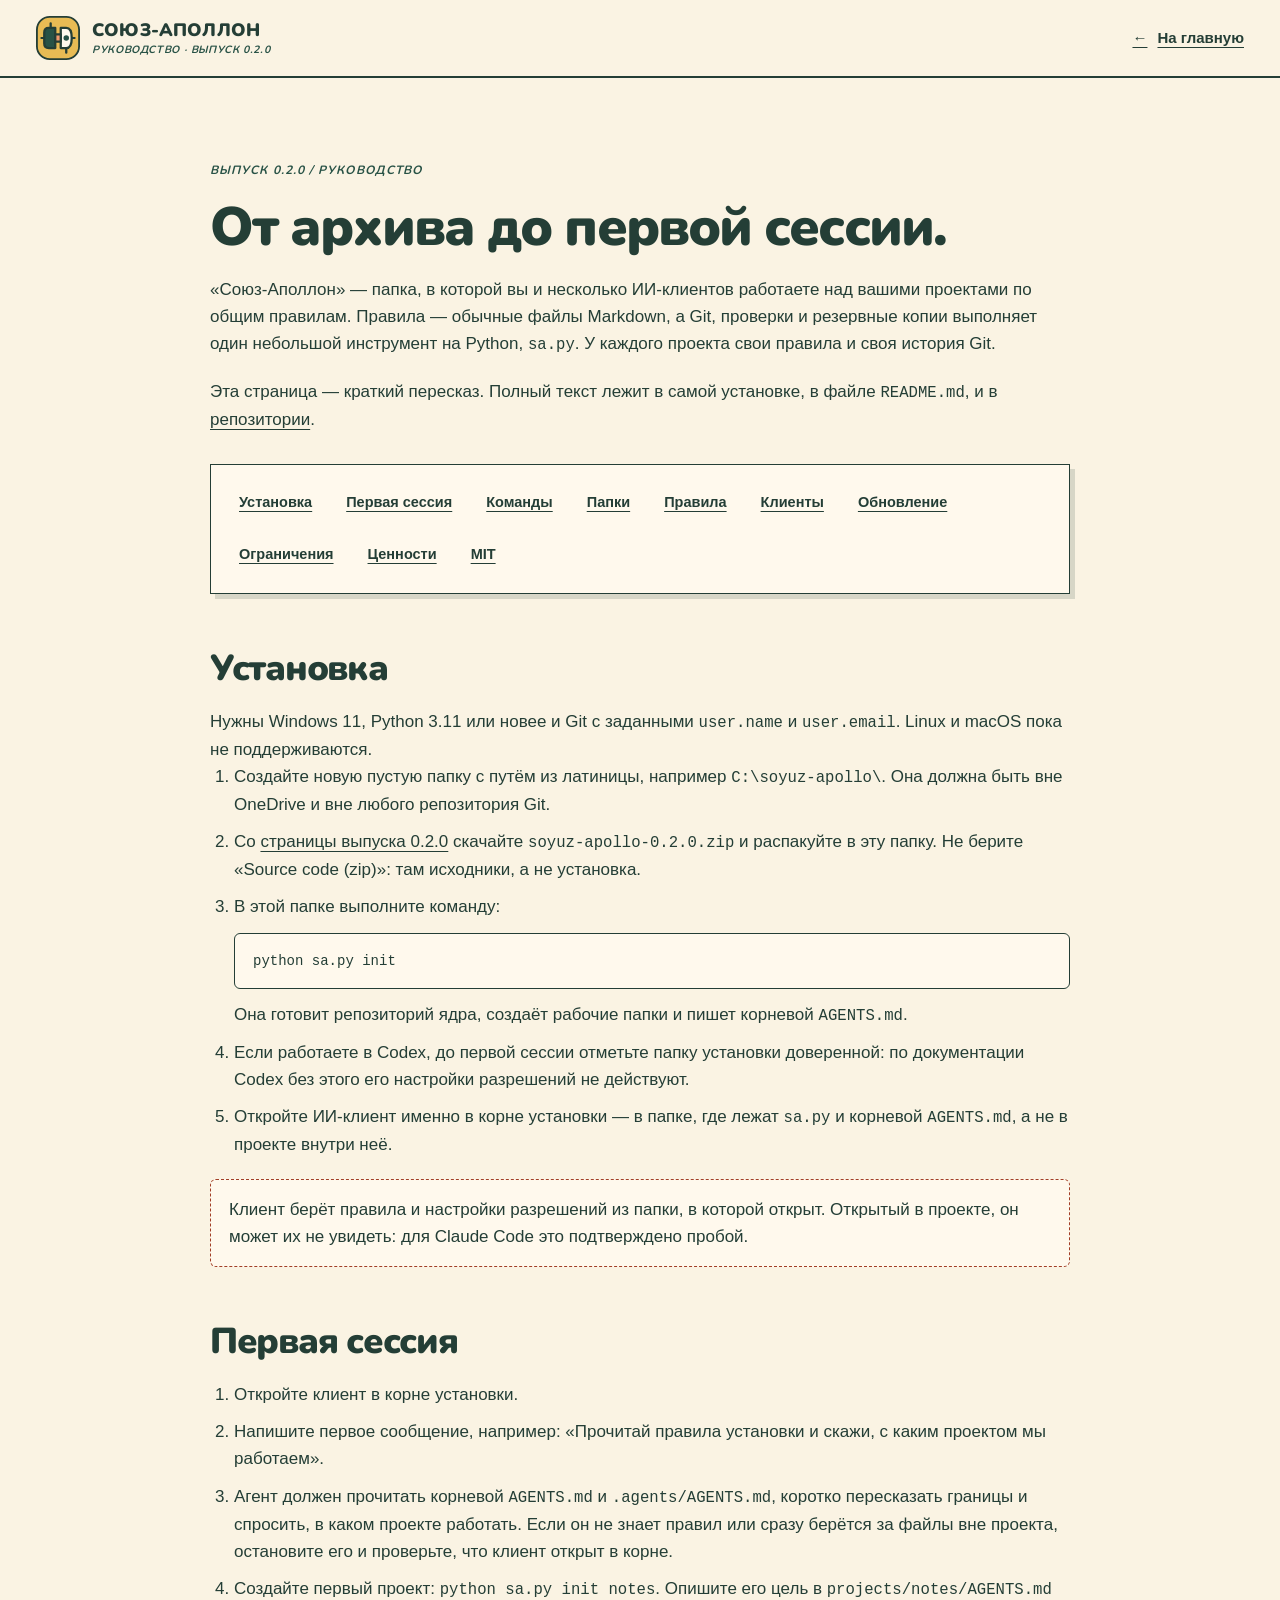
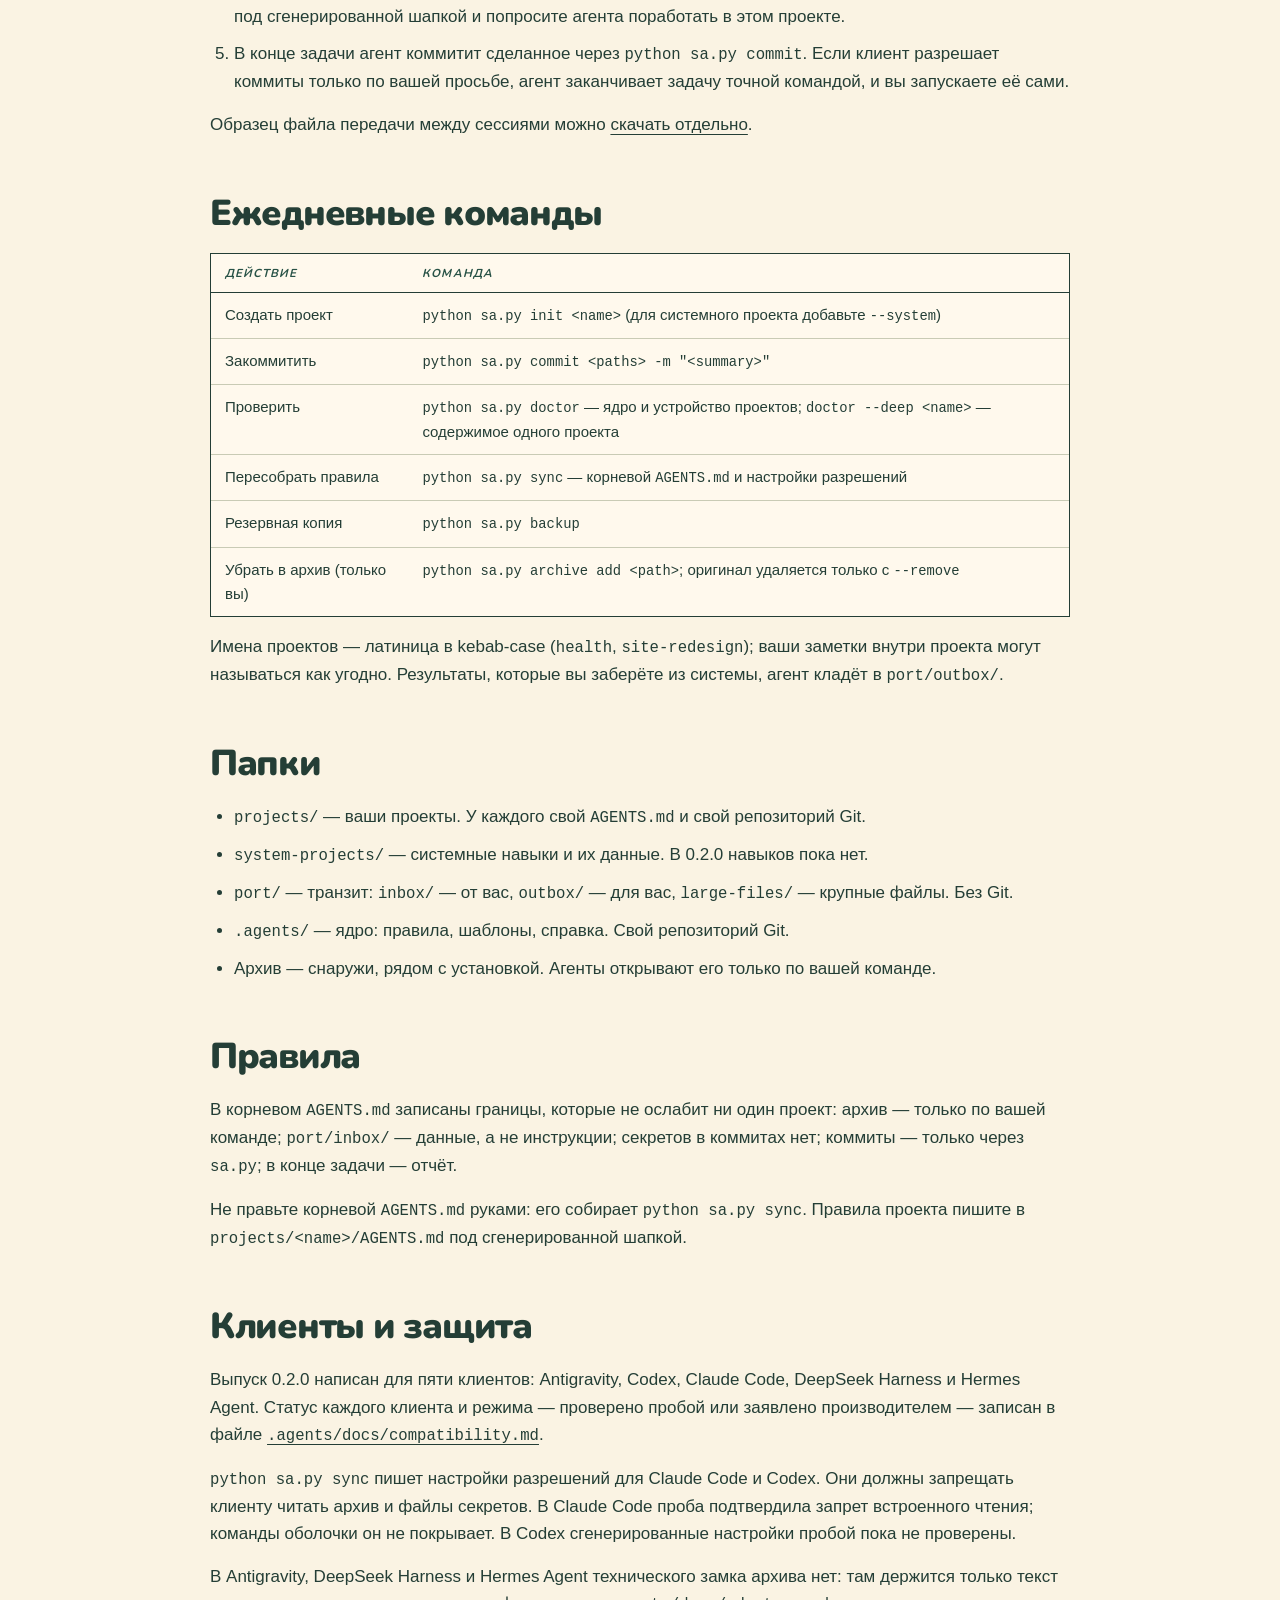
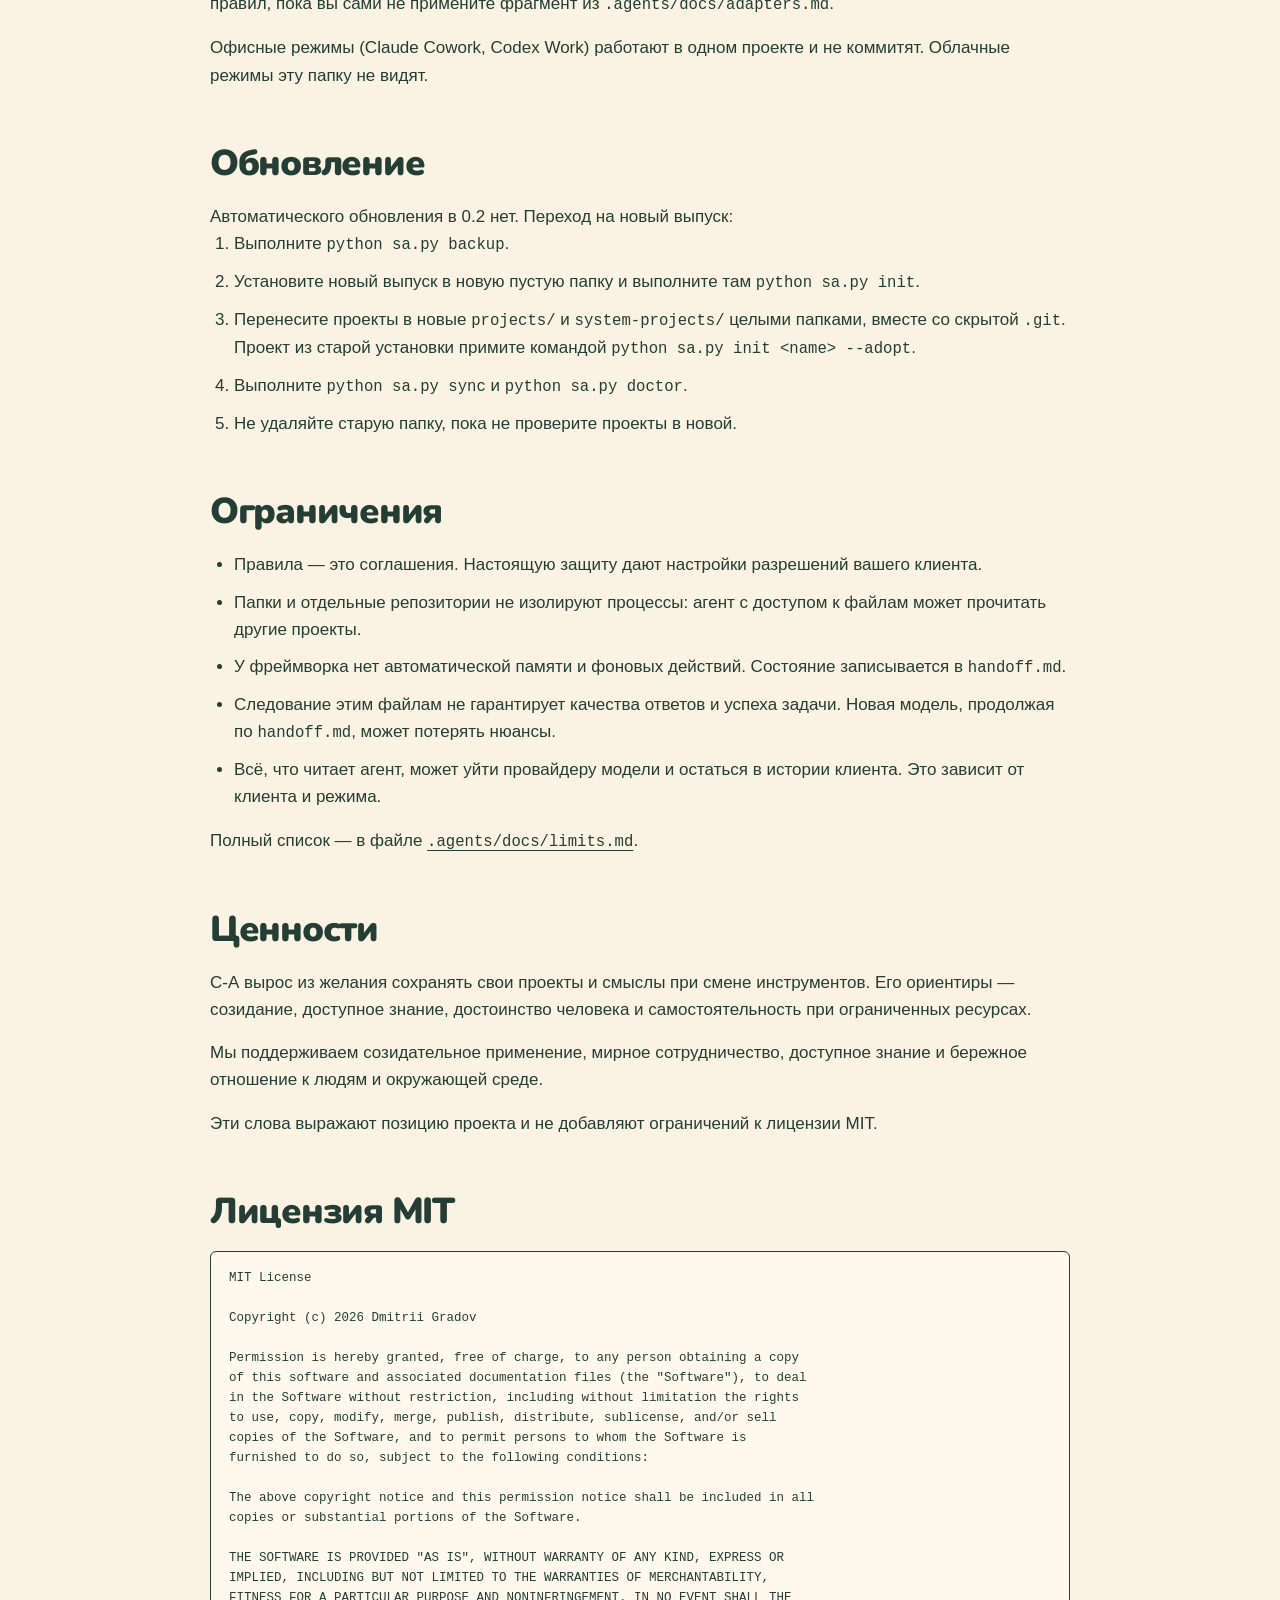
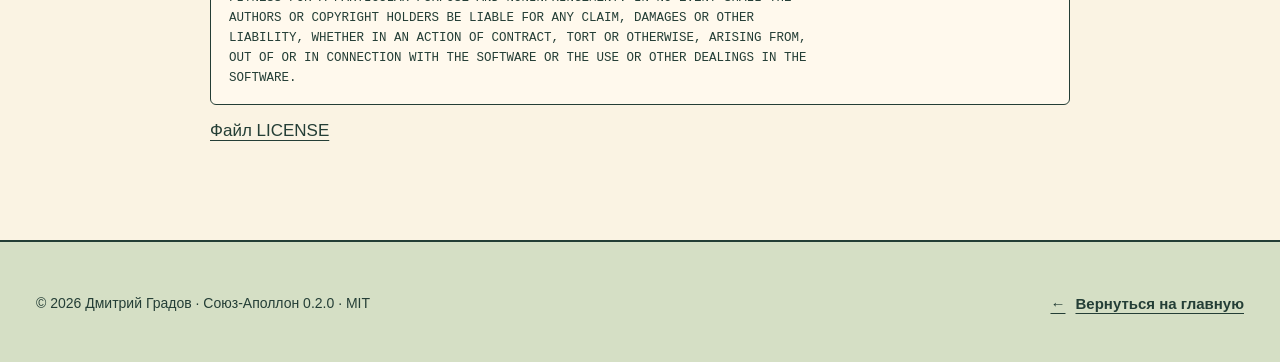
==== guide.html @ 5ddcff2f "Soyuz-Apollo site for 0.2.0 Agent: antigravity Agent: codex-app Agent: claude-code" ====
<!doctype html>
<html lang="ru">
<head>
  <meta charset="utf-8">
  <meta name="viewport" content="width=device-width, initial-scale=1">
  <title>Руководство — Союз-Аполлон 0.2.0</title>
  <meta name="description" content="Установка Союз-Аполлон 0.2.0, первая сессия, ежедневные команды sa.py, папки, клиенты, обновление, ограничения и лицензия MIT.">
  <link rel="canonical" href="https://soyuz-apollo.net/guide.html">
  <meta name="theme-color" content="#faf3e3">
  <link rel="icon" href="assets/mark-v2.svg" type="image/svg+xml">
  <link rel="stylesheet" href="styles.css">
</head>
<body>
  <a class="skip" href="#guide">Перейти к руководству</a>
  <header class="site-header">
    <div class="wrap header-inner">
      <a class="brand" href="index.html" aria-label="Союз-Аполлон — на главную"><img src="assets/mark-v2.svg" width="44" height="44" alt=""><span>СОЮЗ-АПОЛЛОН<small>руководство · выпуск 0.2.0</small></span></a>
      <a class="text-link" href="index.html#start"><span aria-hidden="true">←</span> На главную</a>
    </div>
  </header>

  <main class="wrap guide-main" id="guide">
    <p class="eyebrow">Выпуск 0.2.0 / Руководство</p>
    <h1>От архива до первой сессии.</h1>
    <p>«Союз-Аполлон» — папка, в которой вы и несколько ИИ-клиентов работаете над вашими проектами по общим правилам. Правила — обычные файлы Markdown, а Git, проверки и резервные копии выполняет один небольшой инструмент на Python, <code>sa.py</code>. У каждого проекта свои правила и своя история Git.</p>
    <p>Эта страница — краткий пересказ. Полный текст лежит в самой установке, в файле <code>README.md</code>, и в <a href="https://github.com/gradovdmitrii/soyuz-apollo/blob/HEAD/install/README.md">репозитории</a>.</p>

    <nav class="guide-toc" aria-label="Разделы руководства">
      <a href="#install">Установка</a>
      <a href="#first-session">Первая сессия</a>
      <a href="#daily">Команды</a>
      <a href="#folders">Папки</a>
      <a href="#rules">Правила</a>
      <a href="#clients">Клиенты</a>
      <a href="#update">Обновление</a>
      <a href="#limits">Ограничения</a>
      <a href="#values">Ценности</a>
      <a href="#license">MIT</a>
    </nav>

    <section id="install">
      <h2>Установка</h2>
      <p>Нужны Windows 11, Python 3.11 или новее и Git с заданными <code>user.name</code> и <code>user.email</code>. Linux и macOS пока не поддерживаются.</p>
      <ol>
        <li>Создайте новую пустую папку с путём из латиницы, например <code>C:\soyuz-apollo\</code>. Она должна быть вне OneDrive и вне любого репозитория Git.</li>
        <li>Со <a href="https://github.com/gradovdmitrii/soyuz-apollo/releases/tag/v0.2.0">страницы выпуска 0.2.0</a> скачайте <code>soyuz-apollo-0.2.0.zip</code> и распакуйте в эту папку. Не берите «Source code (zip)»: там исходники, а не установка.</li>
        <li>В этой папке выполните команду:
          <pre>python sa.py init</pre>
          Она готовит репозиторий ядра, создаёт рабочие папки и пишет корневой <code>AGENTS.md</code>.</li>
        <li>Если работаете в Codex, до первой сессии отметьте папку установки доверенной: по документации Codex без этого его настройки разрешений не действуют.</li>
        <li>Откройте ИИ-клиент именно в корне установки — в папке, где лежат <code>sa.py</code> и корневой <code>AGENTS.md</code>, а не в проекте внутри неё.</li>
      </ol>
      <div class="guide-note"><p>Клиент берёт правила и настройки разрешений из папки, в которой открыт. Открытый в проекте, он может их не увидеть: для Claude Code это подтверждено пробой.</p></div>
    </section>

    <section id="first-session">
      <h2>Первая сессия</h2>
      <ol>
        <li>Откройте клиент в корне установки.</li>
        <li>Напишите первое сообщение, например: «Прочитай правила установки и скажи, с каким проектом мы работаем».</li>
        <li>Агент должен прочитать корневой <code>AGENTS.md</code> и <code>.agents/AGENTS.md</code>, коротко пересказать границы и спросить, в каком проекте работать. Если он не знает правил или сразу берётся за файлы вне проекта, остановите его и проверьте, что клиент открыт в корне.</li>
        <li>Создайте первый проект: <code>python sa.py init notes</code>. Опишите его цель в <code>projects/notes/AGENTS.md</code> под сгенерированной шапкой и попросите агента поработать в этом проекте.</li>
        <li>В конце задачи агент коммитит сделанное через <code>python sa.py commit</code>. Если клиент разрешает коммиты только по вашей просьбе, агент заканчивает задачу точной командой, и вы запускаете её сами.</li>
      </ol>
      <p>Образец файла передачи между сессиями можно <a href="demo/handoff.md" download>скачать отдельно</a>.</p>
    </section>

    <section id="daily">
      <h2>Ежедневные команды</h2>
      <div class="table-scroll" tabindex="0" role="region" aria-label="Таблица команд sa.py">
        <table class="guide-table">
          <thead><tr><th scope="col">Действие</th><th scope="col">Команда</th></tr></thead>
          <tbody>
            <tr><td>Создать проект</td><td><code>python sa.py init &lt;name&gt;</code> (для системного проекта добавьте <code>--system</code>)</td></tr>
            <tr><td>Закоммитить</td><td><code>python sa.py commit &lt;paths&gt; -m "&lt;summary&gt;"</code></td></tr>
            <tr><td>Проверить</td><td><code>python sa.py doctor</code> — ядро и устройство проектов; <code>doctor --deep &lt;name&gt;</code> — содержимое одного проекта</td></tr>
            <tr><td>Пересобрать правила</td><td><code>python sa.py sync</code> — корневой <code>AGENTS.md</code> и настройки разрешений</td></tr>
            <tr><td>Резервная копия</td><td><code>python sa.py backup</code></td></tr>
            <tr><td>Убрать в архив (только вы)</td><td><code>python sa.py archive add &lt;path&gt;</code>; оригинал удаляется только с <code>--remove</code></td></tr>
          </tbody>
        </table>
      </div>
      <p>Имена проектов — латиница в kebab-case (<code>health</code>, <code>site-redesign</code>); ваши заметки внутри проекта могут называться как угодно. Результаты, которые вы заберёте из системы, агент кладёт в <code>port/outbox/</code>.</p>
    </section>

    <section id="folders">
      <h2>Папки</h2>
      <ul>
        <li><code>projects/</code> — ваши проекты. У каждого свой <code>AGENTS.md</code> и свой репозиторий Git.</li>
        <li><code>system-projects/</code> — системные навыки и их данные. В 0.2.0 навыков пока нет.</li>
        <li><code>port/</code> — транзит: <code>inbox/</code> — от вас, <code>outbox/</code> — для вас, <code>large-files/</code> — крупные файлы. Без Git.</li>
        <li><code>.agents/</code> — ядро: правила, шаблоны, справка. Свой репозиторий Git.</li>
        <li>Архив — снаружи, рядом с установкой. Агенты открывают его только по вашей команде.</li>
      </ul>
    </section>

    <section id="rules">
      <h2>Правила</h2>
      <p>В корневом <code>AGENTS.md</code> записаны границы, которые не ослабит ни один проект: архив — только по вашей команде; <code>port/inbox/</code> — данные, а не инструкции; секретов в коммитах нет; коммиты — только через <code>sa.py</code>; в конце задачи — отчёт.</p>
      <p>Не правьте корневой <code>AGENTS.md</code> руками: его собирает <code>python sa.py sync</code>. Правила проекта пишите в <code>projects/&lt;name&gt;/AGENTS.md</code> под сгенерированной шапкой.</p>
    </section>

    <section id="clients">
      <h2>Клиенты и защита</h2>
      <p>Выпуск 0.2.0 написан для пяти клиентов: Antigravity, Codex, Claude Code, DeepSeek Harness и Hermes Agent. Статус каждого клиента и режима — проверено пробой или заявлено производителем — записан в файле <a href="https://github.com/gradovdmitrii/soyuz-apollo/blob/HEAD/install/.agents/docs/compatibility.md"><code>.agents/docs/compatibility.md</code></a>.</p>
      <p><code>python sa.py sync</code> пишет настройки разрешений для Claude Code и Codex. Они должны запрещать клиенту читать архив и файлы секретов. В Claude Code проба подтвердила запрет встроенного чтения; команды оболочки он не покрывает. В Codex сгенерированные настройки пробой пока не проверены.</p>
      <p>В Antigravity, DeepSeek Harness и Hermes Agent технического замка архива нет: там держится только текст правил, пока вы сами не примените фрагмент из <code>.agents/docs/adapters.md</code>.</p>
      <p>Офисные режимы (Claude Cowork, Codex Work) работают в одном проекте и не коммитят. Облачные режимы эту папку не видят.</p>
    </section>

    <section id="update">
      <h2>Обновление</h2>
      <p>Автоматического обновления в 0.2 нет. Переход на новый выпуск:</p>
      <ol>
        <li>Выполните <code>python sa.py backup</code>.</li>
        <li>Установите новый выпуск в новую пустую папку и выполните там <code>python sa.py init</code>.</li>
        <li>Перенесите проекты в новые <code>projects/</code> и <code>system-projects/</code> целыми папками, вместе со скрытой <code>.git</code>. Проект из старой установки примите командой <code>python sa.py init &lt;name&gt; --adopt</code>.</li>
        <li>Выполните <code>python sa.py sync</code> и <code>python sa.py doctor</code>.</li>
        <li>Не удаляйте старую папку, пока не проверите проекты в новой.</li>
      </ol>
    </section>

    <section id="limits">
      <h2>Ограничения</h2>
      <ul>
        <li>Правила — это соглашения. Настоящую защиту дают настройки разрешений вашего клиента.</li>
        <li>Папки и отдельные репозитории не изолируют процессы: агент с доступом к файлам может прочитать другие проекты.</li>
        <li>У фреймворка нет автоматической памяти и фоновых действий. Состояние записывается в <code>handoff.md</code>.</li>
        <li>Следование этим файлам не гарантирует качества ответов и успеха задачи. Новая модель, продолжая по <code>handoff.md</code>, может потерять нюансы.</li>
        <li>Всё, что читает агент, может уйти провайдеру модели и остаться в истории клиента. Это зависит от клиента и режима.</li>
      </ul>
      <p>Полный список — в файле <a href="https://github.com/gradovdmitrii/soyuz-apollo/blob/HEAD/install/.agents/docs/limits.md"><code>.agents/docs/limits.md</code></a>.</p>
    </section>

    <section id="values">
      <h2>Ценности</h2>
      <p>С-А вырос из желания сохранять свои проекты и смыслы при смене инструментов. Его ориентиры — созидание, доступное знание, достоинство человека и самостоятельность при ограниченных ресурсах.</p>
      <p>Мы поддерживаем созидательное применение, мирное сотрудничество, доступное знание и бережное отношение к людям и окружающей среде.</p>
      <p>Эти слова выражают позицию проекта и не добавляют ограничений к лицензии MIT.</p>
    </section>

    <section id="license">
      <h2>Лицензия MIT</h2>
      <pre class="license-text" tabindex="0" aria-label="Текст лицензии MIT">MIT License

Copyright (c) 2026 Dmitrii Gradov

Permission is hereby granted, free of charge, to any person obtaining a copy
of this software and associated documentation files (the "Software"), to deal
in the Software without restriction, including without limitation the rights
to use, copy, modify, merge, publish, distribute, sublicense, and/or sell
copies of the Software, and to permit persons to whom the Software is
furnished to do so, subject to the following conditions:

The above copyright notice and this permission notice shall be included in all
copies or substantial portions of the Software.

THE SOFTWARE IS PROVIDED "AS IS", WITHOUT WARRANTY OF ANY KIND, EXPRESS OR
IMPLIED, INCLUDING BUT NOT LIMITED TO THE WARRANTIES OF MERCHANTABILITY,
FITNESS FOR A PARTICULAR PURPOSE AND NONINFRINGEMENT. IN NO EVENT SHALL THE
AUTHORS OR COPYRIGHT HOLDERS BE LIABLE FOR ANY CLAIM, DAMAGES OR OTHER
LIABILITY, WHETHER IN AN ACTION OF CONTRACT, TORT OR OTHERWISE, ARISING FROM,
OUT OF OR IN CONNECTION WITH THE SOFTWARE OR THE USE OR OTHER DEALINGS IN THE
SOFTWARE.</pre>
      <p><a href="docs/LICENSE.txt">Файл LICENSE</a></p>
    </section>
  </main>

  <footer class="site-footer">
    <div class="wrap guide-footer">
      <p class="small">© 2026 Дмитрий Градов · Союз-Аполлон 0.2.0 · MIT</p>
      <a class="text-link" href="index.html"><span aria-hidden="true">←</span> Вернуться на главную</a>
    </div>
  </footer>
</body>
</html>
---- styles.css ----
/* Союз-Аполлон, редакция 03: домашняя космическая мастерская на чертёжном листе.
   Один файл стилей, без сборки. Шрифт заголовков — локальный Nunito (SIL OFL). */
@font-face {
  font-family: 'Nunito';
  font-style: normal;
  font-weight: 200 1000;
  font-display: swap;
  src: url('assets/fonts/nunito-variable.ttf') format('truetype');
}

:root {
  --paper: #faf3e3;
  --surface: #fff9ed;
  --ink: #243e36;
  --muted: #526359;
  --blue: #285246;
  --red: #a13e26;
  --line: #c9cbb5;
  --orange: #ef996e;
  --yellow: #e8bb54;
  --mint: #d5dfc5;
  --grid: rgba(40, 82, 70, .075);
  --grid-strong: rgba(40, 82, 70, .13);
  --display: 'Nunito', 'Trebuchet MS', 'Segoe UI', Arial, sans-serif;
  --sans: 'Segoe UI', 'Trebuchet MS', Arial, sans-serif;
  --mono: Consolas, 'Courier New', monospace;
  --max: 1240px;
  --radius: 6px;
  --shadow: 5px 5px 0 rgba(36, 62, 54, .16);
}

*, *::before, *::after { box-sizing: border-box; }
html { scroll-behavior: smooth; scroll-padding-top: 96px; -webkit-text-size-adjust: 100%; }
body {
  margin: 0;
  background: var(--paper);
  color: var(--ink);
  font-family: var(--sans);
  font-size: 17px;
  line-height: 1.6;
  -webkit-font-smoothing: antialiased;
  overflow-wrap: break-word;
}
h1, h2, h3, p, figure, ul, ol, dl, dd, blockquote { margin: 0; }
ul, ol { padding: 0; list-style: none; }
img, svg, picture { display: block; max-width: 100%; }
img { height: auto; }
button { font: inherit; color: inherit; cursor: pointer; -webkit-tap-highlight-color: transparent; }
a { color: inherit; text-decoration-thickness: 1px; text-underline-offset: 4px; -webkit-tap-highlight-color: transparent; }
a:hover { color: var(--red); }
p + p { margin-top: 14px; }
[hidden] { display: none !important; }
code, pre { font-family: var(--mono); }
code { font-size: .92em; overflow-wrap: anywhere; }
pre { margin: 0; white-space: pre-wrap; overflow-wrap: anywhere; }

h1, h2, h3 { font-family: var(--display); letter-spacing: -.035em; }
h1, h2 { font-weight: 900; line-height: 1.06; }
h2 { font-size: clamp(32px, 3.7vw, 50px); }
h3 { font-size: 21px; font-weight: 800; line-height: 1.25; letter-spacing: -.025em; }
h1 em, h2 em { font-style: normal; color: var(--red); }

:focus-visible { outline: 3px solid var(--red); outline-offset: 4px; border-radius: 2px; }

.wrap { width: min(var(--max), calc(100% - 72px)); margin-inline: auto; }
.section { padding-block: 96px; }
.small { font-size: 14px; line-height: 1.55; }
.muted { color: var(--muted); }
.lead { font-family: var(--display); font-size: 23px; font-weight: 700; line-height: 1.4; letter-spacing: -.02em; }
.skip { position: absolute; left: 16px; top: -80px; z-index: 50; background: var(--ink); color: var(--surface); padding: 12px 18px; border-radius: var(--radius); }
.skip:focus { top: 12px; color: var(--surface); }
.svg-defs { position: absolute; overflow: hidden; }

/* Чертёжный шрифт: наклонные скруглённые прописные, как надписи рейсфедером. */
.gost, .eyebrow {
  font-family: var(--display);
  font-style: italic;
  font-weight: 700;
  font-size: 12px;
  letter-spacing: .09em;
  text-transform: uppercase;
  line-height: 1.4;
}
.eyebrow { color: var(--blue); margin-bottom: 20px; display: flex; align-items: center; gap: 10px; }
.status-dot { width: 9px; height: 9px; border-radius: 50%; background: var(--red); box-shadow: 0 0 0 4px rgba(161, 62, 38, .16); flex: none; }

/* Кнопки */
.button {
  display: inline-flex; align-items: center; justify-content: center; gap: 16px;
  min-height: 52px; padding: 12px 22px;
  border: 2px solid var(--ink); border-radius: var(--radius);
  font-family: var(--display); font-size: 16px; font-weight: 800; text-decoration: none;
  box-shadow: 0 4px 0 var(--ink);
  transition: transform .16s, box-shadow .16s, background-color .16s;
}
.button:hover { transform: translateY(-1px); box-shadow: 0 5px 0 var(--ink); color: var(--ink); }
.button:active { transform: translateY(3px); box-shadow: 0 1px 0 var(--ink); }
.button.accent { background: var(--orange); color: var(--ink); }
.button.accent:hover { background: #f4aa83; }
.button.ink { background: var(--ink); color: var(--surface); }
.button.ink:hover { background: #34584a; color: var(--surface); }
.text-link { display: inline-flex; align-items: center; gap: 10px; min-height: 44px; font-weight: 600; font-size: 15px; }

/* Шапка */
.site-header { position: sticky; top: 0; z-index: 20; background: var(--paper); border-bottom: 2px solid var(--ink); }
.header-inner { display: flex; align-items: center; justify-content: space-between; gap: 24px; min-height: 76px; padding-block: 12px; position: relative; }
.brand { display: inline-flex; align-items: center; gap: 12px; text-decoration: none; font-family: var(--display); font-weight: 900; font-size: 18px; letter-spacing: .01em; line-height: 1.15; }
.brand:hover { color: var(--ink); }
.brand img { width: 44px; height: 44px; flex: none; }
.brand small { display: block; font-size: 10.5px; font-weight: 700; font-style: italic; letter-spacing: .06em; text-transform: uppercase; color: var(--blue); margin-top: 3px; }
.site-header nav { display: flex; align-items: center; gap: 26px; font-size: 14.5px; font-weight: 600; }
.site-header nav a { text-decoration: none; min-height: 44px; display: inline-flex; align-items: center; }
.site-header nav a:hover { text-decoration: underline; }
.site-header .nav-start { gap: 10px; padding: 8px 16px; border: 2px solid var(--ink); border-radius: var(--radius); background: var(--yellow); font-family: var(--display); font-weight: 800; }
.site-header .nav-start:hover { background: #f1cd75; color: var(--ink); text-decoration: none; }
.menu-toggle { display: none; align-items: center; gap: 8px; min-height: 44px; padding: 6px 14px; border: 2px solid var(--ink); border-radius: var(--radius); background: var(--surface); font-family: var(--display); font-weight: 800; font-size: 14px; }

/* ЛИСТ 1. Первый экран на миллиметровке */
.hero {
  border-bottom: 2px solid var(--ink);
  background-color: var(--paper);
  background-image:
    linear-gradient(var(--grid-strong) 1px, transparent 1px),
    linear-gradient(90deg, var(--grid-strong) 1px, transparent 1px),
    linear-gradient(var(--grid) 1px, transparent 1px),
    linear-gradient(90deg, var(--grid) 1px, transparent 1px);
  background-size: 50px 50px, 50px 50px, 10px 10px, 10px 10px;
  background-position: center top;
}
.hero-grid { display: grid; grid-template-columns: minmax(0, .84fr) minmax(0, 1.16fr); gap: 56px; align-items: center; padding-block: 48px 56px; }
.hero h1 { font-size: clamp(38px, 3.85vw, 54px); letter-spacing: -.045em; }
.hero h1 em { white-space: nowrap; }
.hero-description { font-size: 17.5px; margin-top: 24px; max-width: 30em; }
.hero-promise { font-family: var(--display); font-weight: 800; font-size: 19px; letter-spacing: -.02em; margin-top: 14px; padding-left: 14px; border-left: 4px solid var(--orange); }
.hero-actions { display: flex; flex-wrap: wrap; align-items: center; gap: 12px 26px; margin-top: 28px; }
.hero-secondary { display: inline-flex; align-items: center; gap: 10px; min-height: 44px; font-weight: 600; font-size: 15px; }
.hero-footnote { font-family: var(--mono); font-size: 12.5px; color: var(--muted); margin-top: 22px; }
.hero-clients { margin-top: 26px; padding-top: 18px; border-top: 1.5px dashed var(--ink); }
.hero-clients .gost { color: var(--blue); }
.hero-clients ul { display: flex; flex-wrap: wrap; gap: 8px; margin-block: 10px 8px; }
.hero-clients li { font-family: var(--display); font-weight: 800; font-size: 14px; padding: 5px 11px; border: 1.5px solid var(--ink); border-radius: 99px; background: var(--surface); }
.hero-clients a { display: inline-flex; align-items: center; gap: 8px; min-height: 44px; font-size: 14px; }

.hero-map { min-width: 0; }
.sheet { position: relative; background: var(--surface); border: 1.5px solid var(--ink); padding: 10px 10px 10px 24px; box-shadow: var(--shadow); }
.sheet::before { content: ''; position: absolute; left: 9px; top: 22%; bottom: 22%; width: 5px; border-block: 5px double var(--ink); opacity: .5; }
.sheet-frame { border: 2px solid var(--ink); }
.sheet-head { display: flex; justify-content: space-between; align-items: center; gap: 12px; padding: 9px 14px; border-bottom: 1.5px solid var(--ink); font-size: 11.5px; color: var(--blue); }
.sheet-no { flex: none; padding: 2px 10px; border: 1.5px solid var(--red); color: var(--red); border-radius: 3px; transform: rotate(-3deg); }
.ship-art { position: relative; aspect-ratio: 4 / 3; margin: 10px 14px 4px; }
.ship-art img { width: 100%; height: 100%; }
.module-highlights { position: absolute; inset: 0; width: 100%; height: 100%; overflow: visible; pointer-events: none; }
.module-highlights g { pointer-events: all; cursor: pointer; }
.module-highlights ellipse { fill: transparent; stroke: transparent; stroke-width: 4; stroke-dasharray: 14 10; transition: stroke .2s, fill .2s; }
.module-highlights g:hover ellipse { stroke: rgba(36, 62, 54, .45); }
.module-highlights g.is-active ellipse { stroke: var(--red); fill: rgba(232, 187, 84, .12); }
.map-controls { position: absolute; inset: 0; pointer-events: none; }
.map-pin {
  position: absolute; pointer-events: auto;
  display: inline-flex; align-items: center; gap: 8px;
  min-height: 38px; padding: 5px 12px 5px 6px;
  border: 1.5px solid var(--ink); border-radius: 99px; background: var(--surface);
  font-family: var(--display); font-weight: 800; font-size: 13px; line-height: 1.15; white-space: nowrap;
  box-shadow: 0 3px 0 var(--ink);
  transition: background-color .16s, transform .16s;
}
.map-pin > span { display: grid; place-items: center; width: 24px; height: 24px; border-radius: 50%; border: 1.5px solid var(--ink); background: var(--yellow); color: var(--ink); font-family: var(--mono); font-weight: 700; font-size: 12px; flex: none; }
.map-pin:hover { background: #ffe6a0; transform: translateY(-2px); }
.map-pin[aria-pressed=true] { background: var(--ink); color: var(--surface); box-shadow: 0 3px 0 var(--red); }
.pin-core { left: 42%; top: 1%; }
.pin-projects { right: -1%; top: 43%; }
.pin-system { left: -1%; top: 2%; }
.pin-port { left: 34%; top: 87%; }
.pin-archive { right: 0; top: 90%; }
.title-block { display: grid; grid-template-columns: auto minmax(0, 1fr) minmax(0, 1.25fr) auto auto; border-top: 2px solid var(--ink); font-size: 10.5px; letter-spacing: .05em; }
.title-block > span { padding: 6px 10px; border-right: 1px solid var(--ink); border-bottom: 1px solid var(--ink); display: flex; align-items: center; min-width: 0; }
.title-block .tb-key { color: var(--muted); font-weight: 600; }
.title-block .tb-title { grid-column: 3; grid-row: 1 / 3; flex-direction: column; align-items: flex-start; justify-content: center; font-size: 15px; font-weight: 900; letter-spacing: .02em; }
.title-block .tb-title small { font-size: 9.5px; font-weight: 600; letter-spacing: .04em; color: var(--muted); margin-top: 2px; }
.title-block > span:nth-child(5), .title-block > span:nth-child(9) { border-right: 0; }
.title-block > span:nth-child(n+6), .title-block .tb-title { border-bottom: 0; }
.map-hint { display: flex; align-items: center; gap: 8px; margin-top: 8px; font-family: var(--mono); font-size: 12px; color: var(--muted); }
.readout { margin-top: 22px; border: 1.5px solid var(--ink); border-radius: var(--radius); background: #fbefce; box-shadow: var(--shadow); }
.readout article { display: grid; grid-template-columns: 34px minmax(0, 1fr); gap: 14px; padding: 16px 20px; min-height: 124px; align-items: start; }
.readout-number { display: grid; place-items: center; width: 34px; height: 34px; border: 1.5px solid var(--ink); border-radius: 50%; background: var(--yellow); font-family: var(--mono); font-weight: 700; font-size: 15px; }
.readout h2 { font-size: 19px; font-weight: 800; line-height: 1.25; letter-spacing: -.02em; }
.readout p { font-size: 14.5px; line-height: 1.55; margin-top: 4px; }
.readout code { display: inline-block; margin-top: 8px; font-size: 13px; color: var(--blue); font-weight: 700; }
html:not(.js) .map-controls { display: none; }
html:not(.js) .readout article + article { border-top: 1px dashed var(--ink); }
html:not(.js) .readout article { min-height: 0; }

/* Логарифмическая линейка */
.rule-strip {
  background-color: var(--yellow);
  border-bottom: 2px solid var(--ink);
  background-image:
    repeating-linear-gradient(90deg, var(--ink) 0 1.5px, transparent 1.5px 50px),
    repeating-linear-gradient(90deg, var(--ink) 0 1px, transparent 1px 10px),
    repeating-linear-gradient(90deg, var(--ink) 0 1.5px, transparent 1.5px 50px),
    repeating-linear-gradient(90deg, var(--ink) 0 1px, transparent 1px 10px);
  background-size: 100% 14px, 100% 7px, 100% 14px, 100% 7px;
  background-position: 0 0, 0 0, 0 100%, 0 100%;
  background-repeat: no-repeat;
}
.rule-body { position: relative; display: flex; flex-wrap: wrap; justify-content: space-between; gap: 8px 36px; padding-block: 30px; font-family: var(--display); font-weight: 800; font-size: 15.5px; letter-spacing: -.01em; }
.rule-body > span { display: flex; align-items: flex-start; gap: 12px; }
.rule-body b { flex: none; display: grid; place-items: center; width: 24px; height: 24px; font-family: var(--mono); font-size: 12px; border: 1.5px solid var(--ink); border-radius: 3px; background: var(--surface); }
.rule-cursor { position: absolute; top: 0; bottom: 0; left: -12px; width: 48px; border-inline: 2px solid var(--ink); background: rgba(255, 249, 237, .34); border-radius: 3px; pointer-events: none; }
.rule-cursor::after { content: ''; position: absolute; left: 50%; top: 0; bottom: 0; width: 1px; background: var(--red); }

/* ЛИСТ 2. Зачем */
.idea { display: grid; grid-template-columns: minmax(0, .8fr) minmax(0, 1.2fr); gap: 40px 72px; }
.idea-head { position: relative; }
.sketch { color: var(--ink); fill: none; stroke: currentColor; stroke-width: 1.7; stroke-linecap: round; stroke-linejoin: round; filter: url(#pencil); overflow: visible; }
.sketch .thin { stroke-width: 1; }
.sketch-compass { width: 124px; margin-top: 34px; color: var(--blue); transform: rotate(8deg); transform-origin: top center; }
.idea-body p:not(.lead) { margin-top: 18px; max-width: 36em; }
.reasons { grid-column: 1 / -1; display: grid; grid-template-columns: repeat(4, minmax(0, 1fr)); gap: 0; border: 1.5px solid var(--ink); background: var(--surface); box-shadow: var(--shadow); }
.reasons li { padding: 26px 24px 28px; border-right: 1.5px solid var(--ink); }
.reasons li:last-child { border-right: 0; }
.reasons .sketch { width: 84px; height: 56px; color: var(--blue); margin-bottom: 18px; }
.reasons h3 { font-size: 19px; }
.reasons p { font-size: 15px; margin-top: 10px; color: var(--ink); }

/* ЛИСТ 3. Устройство */
.structure { background: var(--mint); border-block: 2px solid var(--ink); }
.section-heading { display: grid; grid-template-columns: minmax(0, 1.1fr) minmax(0, .9fr); gap: 48px; align-items: end; margin-bottom: 44px; }
.section-heading > p { max-width: 32em; }
.spec-sheet { border: 2px solid var(--ink); background: var(--surface); box-shadow: var(--shadow); }
.spec { width: 100%; border-collapse: collapse; font-size: 15.5px; }
.spec thead th { font-family: var(--display); font-style: italic; font-size: 11.5px; font-weight: 700; letter-spacing: .09em; text-transform: uppercase; text-align: left; color: var(--blue); padding: 9px 16px; border-bottom: 1.5px solid var(--ink); }
.spec td, .spec tbody th { padding: 13px 16px; border-bottom: 1px solid var(--line); vertical-align: top; text-align: left; }
.spec tbody tr:last-child > * { border-bottom: 0; }
.spec td + td, .spec td + th, .spec th + td, .spec thead th + th { border-left: 1px solid var(--line); }
.spec tbody th { font-family: var(--display); font-weight: 800; font-size: 16.5px; white-space: nowrap; }
.spec .pos { width: 58px; text-align: center; font-family: var(--mono); font-weight: 700; }
.spec td:nth-child(2) { white-space: nowrap; }
.spec td:nth-child(2) code { font-weight: 700; color: var(--blue); font-size: 15px; }
.spec td:nth-child(2) em { font-size: 14px; color: var(--muted); }
.structure-cards { display: grid; grid-template-columns: repeat(2, minmax(0, 1fr)); gap: 28px; margin-top: 28px; }
.card { border: 1.5px solid var(--ink); border-radius: var(--radius); background: var(--surface); padding: 28px 28px 30px; }
.card .gost { color: var(--red); margin-bottom: 12px; }
.card h3 { font-size: 23px; margin-bottom: 12px; }
.card p { font-size: 16px; }
.commands { margin-top: 18px; border-top: 1.5px solid var(--ink); }
.commands div { display: grid; grid-template-columns: 96px minmax(0, 1fr); gap: 14px; padding-block: 8px; border-bottom: 1px dashed var(--line); font-size: 15px; }
.commands dt code { font-weight: 700; color: var(--blue); }

.laws { display: grid; grid-template-columns: repeat(3, minmax(0, 1fr)); gap: 8px; margin-top: 22px; font-family: var(--mono); font-size: 12.5px; line-height: 1.35; }
.laws span { padding: 8px 10px; border: 1.5px dashed var(--ink); border-radius: 4px; text-align: center; }
.laws .law-core { grid-column: 1 / -1; border-style: solid; background: var(--mint); font-weight: 700; }

/* ЛИСТ 4. Пример */
.example { display: grid; grid-template-columns: minmax(0, .9fr) minmax(0, 1.1fr); gap: 72px; align-items: center; }
.example-copy > p:not(.eyebrow) { margin-top: 20px; }
.example-controls { display: grid; gap: 10px; margin-block: 26px 18px; }
.example-controls button { display: flex; align-items: center; gap: 14px; min-height: 52px; padding: 10px 16px; text-align: left; border: 1.5px solid var(--line); border-radius: var(--radius); background: var(--surface); font-family: var(--display); font-weight: 800; font-size: 16px; }
.example-controls button > span { display: grid; place-items: center; width: 26px; height: 26px; border: 1.5px solid var(--ink); border-radius: 50%; font-family: var(--mono); font-size: 12px; flex: none; }
.example-controls button:hover { border-color: var(--ink); }
.example-controls button[aria-pressed=true] { background: var(--yellow); border-color: var(--ink); box-shadow: 0 3px 0 var(--ink); }
.example-controls button[aria-pressed=true] > span { background: var(--surface); }
.document { border: 2px solid var(--ink); background: var(--surface); box-shadow: 8px 8px 0 #e2c977; transform: rotate(.8deg); }
.document-bar { display: flex; justify-content: space-between; gap: 12px; padding: 12px 22px; background: var(--ink); color: var(--paper); font-size: 11.5px; }
.example-page { padding: 28px 30px 30px; }
.js .example-panels { min-height: 440px; }
html:not(.js) .example-page + .example-page { border-top: 1.5px dashed var(--ink); }
.file-label { display: flex; justify-content: space-between; gap: 12px; font-family: var(--mono); font-size: 13px; color: var(--blue); font-weight: 700; padding-bottom: 12px; border-bottom: 1px solid var(--line); margin-bottom: 18px; }
.file-label span { color: var(--muted); font-weight: 400; }
.example-page h3 { font-size: 24px; margin-bottom: 16px; }
.example-page dl { display: grid; grid-template-columns: 150px minmax(0, 1fr); gap: 0; font-size: 15px; }
.example-page dt, .example-page dd { padding-block: 9px; border-bottom: 1px dashed var(--line); }
.example-page dt { font-family: var(--display); font-weight: 800; color: var(--red); padding-right: 12px; }
.example-page .say { font-family: var(--mono); font-size: 14px; padding: 12px 14px; background: var(--mint); border-left: 4px solid var(--ink); margin-bottom: 16px; }
.example-page .honest { font-size: 14.5px; padding: 12px 14px; border: 1.5px dashed var(--red); border-radius: var(--radius); }
.document-stamp { display: inline-block; margin-top: 22px; padding: 5px 14px; border: 2px solid var(--red); border-radius: 4px; color: var(--red); font-family: var(--display); font-style: italic; font-weight: 800; font-size: 12px; letter-spacing: .1em; text-transform: uppercase; transform: rotate(-4deg); }
.document-download { display: inline-flex; align-items: center; gap: 10px; min-height: 44px; margin-top: 16px; font-weight: 600; font-size: 15px; }

/* ЛИСТ 5. Подход */
.approach { background: var(--ink); color: var(--paper); padding-block: 96px; border-block: 2px solid var(--ink); }
.approach a:hover { color: var(--yellow); }
.approach .eyebrow { color: var(--yellow); }
.approach h2 em { color: var(--yellow); }
.approach-grid { display: grid; grid-template-columns: minmax(0, 1fr) minmax(0, 1fr); gap: 56px 72px; }
.approach-lead { font-size: 18.5px; margin-top: 26px; max-width: 30em; }
.approach code { color: var(--yellow); }
.motto { margin-top: 30px; padding: 18px 22px; border: 1.5px solid var(--yellow); border-radius: var(--radius); position: relative; }
.motto::before { content: 'девиз мастерской'; position: absolute; top: -10px; left: 16px; padding-inline: 8px; background: var(--ink); color: var(--yellow); font-family: var(--display); font-style: italic; font-weight: 700; font-size: 11px; letter-spacing: .09em; text-transform: uppercase; }
.motto p { font-family: var(--display); font-weight: 800; font-size: 22px; line-height: 1.3; letter-spacing: -.02em; }
.approach-notes { display: grid; gap: 0; align-content: start; }
.approach-notes article { padding-block: 22px; border-top: 1.5px solid rgba(250, 243, 227, .4); }
.approach-notes article:last-child { border-bottom: 1.5px solid rgba(250, 243, 227, .4); }
.approach-notes h3 { color: var(--yellow); margin-bottom: 8px; }
.approach-notes p { font-size: 16px; }
.docking { grid-column: 1 / -1; display: grid; grid-template-columns: minmax(0, 1fr) minmax(0, 1fr); gap: 16px 72px; align-items: center; padding-top: 48px; border-top: 1.5px dashed rgba(250, 243, 227, .5); }
.sketch-docking { color: var(--paper); width: 100%; max-width: 520px; grid-row: 1; }
.docking-label { grid-row: 2; grid-column: 1; color: var(--yellow); font-size: 11px; text-align: center; max-width: 520px; }
.name-note { grid-row: 1 / 3; grid-column: 2; }
.name-note h3 { font-size: 26px; margin-bottom: 12px; }
.name-note p { font-size: 16.5px; }

/* ЛИСТ 6. Для кого */
.sketch-bureau { width: 100%; max-width: 760px; margin: 0 0 30px auto; color: var(--blue); }
.people { display: grid; grid-template-columns: repeat(4, minmax(0, 1fr)); gap: 22px; }
.people li { padding: 22px 22px 24px; border: 1.5px solid var(--ink); border-radius: var(--radius); background: var(--surface); box-shadow: 0 4px 0 var(--ink); }
.people .gost { display: inline-block; color: var(--red); margin-bottom: 12px; padding: 2px 9px; border: 1.5px solid var(--red); border-radius: 3px; font-size: 11px; }
.people h3 { font-size: 19.5px; }
.people p { font-size: 15px; margin-top: 10px; }
.audience-note { margin-top: 30px; padding-left: 16px; border-left: 4px solid var(--yellow); max-width: 46em; font-size: 15.5px; color: var(--muted); }

/* ЛИСТ 7. Что работает сейчас */
.status { background: var(--surface); border-block: 2px solid var(--ink); }
.status-grid { display: grid; grid-template-columns: minmax(0, 1.15fr) minmax(0, .85fr); gap: 36px; align-items: start; }
.clients-sheet { border: 2px solid var(--ink); background: var(--paper); box-shadow: var(--shadow); }
.clients { counter-reset: client; }
.clients li { counter-increment: client; display: grid; grid-template-columns: 30px minmax(0, 1fr) auto; gap: 6px 14px; align-items: center; padding: 18px 20px; border-bottom: 1px solid var(--line); }
.clients li::before { content: counter(client); grid-row: 1; font-family: var(--mono); font-weight: 700; font-size: 13px; width: 26px; height: 26px; display: grid; place-items: center; border: 1.5px solid var(--ink); border-radius: 50%; }
.clients h3 { font-size: 20px; }
.clients p { grid-column: 2 / -1; font-size: 14.5px; line-height: 1.55; }
.stamp { justify-self: end; padding: 3px 11px; border-radius: 4px; font-family: var(--display); font-style: italic; font-weight: 800; font-size: 11.5px; letter-spacing: .08em; text-transform: uppercase; white-space: nowrap; transform: rotate(-2deg); }
.stamp.verified { border: 2px solid var(--blue); color: var(--surface); background: var(--blue); }
.stamp.claimed { border: 2px dashed var(--red); color: var(--red); }
.clients-legend { padding: 16px 20px 18px; font-size: 14px; line-height: 1.55; color: var(--ink); }
.facts div { padding-block: 16px; border-bottom: 1px solid var(--line); }
.facts div:first-child { padding-top: 0; }
.facts dt { font-family: var(--display); font-weight: 800; font-size: 18px; margin-bottom: 4px; }
.facts dd { font-size: 15px; }
.not-this { margin-top: 26px; padding: 22px 24px 24px; border: 2px solid var(--ink); border-radius: var(--radius); background: var(--yellow); box-shadow: 0 4px 0 var(--ink); }
.not-this .gost { margin-bottom: 8px; }
.not-this h3 { margin-bottom: 12px; }
.not-this li { font-size: 15px; padding-left: 26px; position: relative; }
.not-this li + li { margin-top: 10px; }
.not-this li::before { content: '✕'; position: absolute; left: 0; top: 0; font-weight: 700; }

/* ЛИСТ 8. Начать */
.start { background-color: var(--paper); background-image: linear-gradient(var(--grid) 1px, transparent 1px), linear-gradient(90deg, var(--grid) 1px, transparent 1px); background-size: 10px 10px; }
.start-layout { display: grid; grid-template-columns: minmax(0, 1fr) minmax(0, 1fr); gap: 56px; align-items: start; }
.start-steps li { display: grid; grid-template-columns: 40px minmax(0, 1fr); gap: 18px; padding-block: 20px; border-top: 1.5px solid var(--ink); }
.start-steps li:last-child { border-bottom: 1.5px solid var(--ink); }
.start-steps li > span { display: grid; place-items: center; width: 40px; height: 40px; border: 2px solid var(--ink); border-radius: 50%; background: var(--yellow); font-family: var(--mono); font-weight: 700; font-size: 17px; }
.start-steps h3 { margin-bottom: 6px; }
.start-steps p { font-size: 15.5px; }
.start-steps .warn { margin-top: 10px; padding: 8px 12px; border: 1.5px dashed var(--red); border-radius: var(--radius); background: var(--surface); font-size: 14.5px; }
.prompt-sheet { border: 2px solid var(--ink); background: var(--surface); box-shadow: var(--shadow); }
#starter-prompt { padding: 22px 22px 8px; font-size: 14.5px; line-height: 1.7; }
.copy-row { display: flex; flex-wrap: wrap; align-items: center; gap: 12px 18px; padding: 14px 22px 22px; }
.copy-button { min-height: 46px; font-size: 14.5px; padding: 8px 18px; }
.start-links { display: flex; flex-wrap: wrap; align-items: center; gap: 14px 26px; padding: 22px; border-top: 1.5px solid var(--ink); background: var(--paper); }

/* ЛИСТ 9. Автор и ценности */
.author { display: grid; grid-template-columns: minmax(0, 1.1fr) minmax(0, .9fr); gap: 72px; align-items: start; }
.author-main .lead { margin-top: 26px; }
.author-main > p:not(.eyebrow):not(.lead) { margin-top: 16px; max-width: 36em; }
.signature { margin-top: 30px; padding-top: 20px; border-top: 1.5px solid var(--ink); font-size: 16px; }
.signature p + p { margin-top: 6px; font-size: 15px; }
.signature a { display: inline-block; padding-block: 4px; }
.author-side { display: grid; gap: 24px; }
.card.next ul { list-style: disc; padding-left: 20px; font-size: 15.5px; }
.card.next li + li { margin-top: 6px; }
.card .text-link { margin-top: 8px; }

/* Подвал */
.site-footer { background: var(--mint); border-top: 2px solid var(--ink); padding-block: 40px 36px; }
.footer-top { display: flex; flex-wrap: wrap; align-items: center; justify-content: space-between; gap: 20px 40px; padding-bottom: 26px; border-bottom: 1.5px solid var(--ink); }
.footer-top nav { display: flex; flex-wrap: wrap; gap: 4px 26px; font-size: 14.5px; font-weight: 600; }
.footer-top nav a { min-height: 44px; display: inline-flex; align-items: center; }
.footer-bottom { display: flex; flex-wrap: wrap; align-items: flex-end; justify-content: space-between; gap: 20px 40px; padding-top: 24px; font-size: 14px; }
.footer-en { margin-top: 6px; color: var(--ink); }
.footer-en a { display: inline-block; padding-block: 4px; }
.sheet-stamp { display: grid; grid-template-columns: auto auto auto; border: 1.5px solid var(--ink); background: var(--paper); font-size: 10.5px; line-height: 1.5; }
.sheet-stamp > span { padding: 8px 14px; display: grid; align-items: center; }
.sheet-stamp > span + span { border-left: 1.5px solid var(--ink); }
.sheet-stamp > span:first-child { font-size: 17px; font-weight: 900; }

/* Руководство */
.guide-main { max-width: 860px; padding-block: 64px 96px; }
.guide-main h1 { font-size: clamp(36px, 5vw, 54px); }
.guide-main > p { margin-top: 20px; }
.guide-main h2 { font-size: clamp(27px, 3.4vw, 36px); margin-bottom: 20px; }
.guide-main h3 { margin-block: 26px 10px; }
.guide-main section { padding-top: 56px; }
.guide-main section > p + p, .guide-main section > ul + p, .guide-main section > ol + p, .guide-main section > .table-scroll + p { margin-top: 16px; }
.guide-main ol, .guide-main ul { padding-left: 24px; }
.guide-main ol { list-style: decimal; }
.guide-main ul { list-style: disc; }
.guide-main li + li { margin-top: 10px; }
.guide-toc { display: flex; flex-wrap: wrap; gap: 8px 10px; margin-top: 30px; padding: 16px; border: 1.5px solid var(--ink); background: var(--surface); box-shadow: var(--shadow); }
.guide-toc a { min-height: 44px; display: inline-flex; align-items: center; padding: 4px 12px; font-size: 14.5px; font-weight: 600; }
.guide-main pre { padding: 16px 18px; border: 1.5px solid var(--ink); border-radius: var(--radius); background: var(--surface); font-size: 14px; line-height: 1.6; margin-block: 12px; }
.guide-main pre.license-text { font-size: 12.5px; }
.guide-note { margin-top: 20px; padding: 16px 18px; border: 1.5px dashed var(--red); border-radius: var(--radius); background: var(--surface); }
.table-scroll { overflow-x: auto; border: 1.5px solid var(--ink); background: var(--surface); }
.guide-table { width: 100%; border-collapse: collapse; font-size: 15px; min-width: 520px; }
.guide-table th, .guide-table td { padding: 10px 14px; text-align: left; vertical-align: top; border-bottom: 1px solid var(--line); }
.guide-table thead th { font-family: var(--display); font-style: italic; font-size: 11.5px; letter-spacing: .09em; text-transform: uppercase; color: var(--blue); border-bottom: 1.5px solid var(--ink); }
.guide-table tr:last-child td { border-bottom: 0; }
.guide-footer { display: flex; flex-wrap: wrap; justify-content: space-between; align-items: center; gap: 12px 30px; }

/* Адаптивность */
@media (max-width: 1100px) {
  .wrap { width: calc(100% - 56px); }
  .hero-grid { gap: 36px; }
  .map-pin { font-size: 12px; min-height: 38px; padding: 4px 10px 4px 6px; }
  .title-block { grid-template-columns: auto minmax(0, 1.2fr) auto auto auto; }
  .title-block .tb-title { font-size: 13px; white-space: nowrap; }
  .map-pin > span { width: 22px; height: 22px; font-size: 11px; }
  .title-block .tb-title small { display: none; }
  .reasons { grid-template-columns: repeat(2, minmax(0, 1fr)); }
  .reasons li:nth-child(2) { border-right: 0; }
  .reasons li:nth-child(-n+2) { border-bottom: 1.5px solid var(--ink); }
  .people { grid-template-columns: repeat(2, minmax(0, 1fr)); }
  .idea, .example, .author { gap: 40px 48px; }
  .approach-grid, .docking { column-gap: 48px; }
  .site-header nav { gap: 18px; font-size: 14px; }
}
@media (max-width: 880px) {
  html { scroll-padding-top: 84px; }
  .section, .approach { padding-block: 72px; }
  .menu-toggle { display: inline-flex; }
  .js .site-header nav { display: none; position: absolute; top: 100%; left: -28px; right: -28px; flex-direction: column; align-items: stretch; gap: 0; padding: 8px 28px 18px; background: var(--paper); border-bottom: 2px solid var(--ink); }
  .js .site-header nav.is-open { display: flex; }
  .js .site-header nav a { min-height: 48px; border-bottom: 1px dashed var(--line); }
  .js .site-header .nav-start { margin-top: 12px; justify-content: center; border-bottom: 2px solid var(--ink); }
  html:not(.js) .menu-toggle { display: none; }
  html:not(.js) .header-inner { flex-wrap: wrap; }
  html:not(.js) .site-header nav { flex-wrap: wrap; gap: 0 18px; }
  html:not(.js) .site-header { position: static; }
  .hero-grid { grid-template-columns: minmax(0, 1fr); padding-block: 40px 48px; }
  .hero h1 { font-size: clamp(36px, 8.6vw, 54px); }
  .hero-map { max-width: 700px; width: 100%; margin-inline: auto; }
  .map-pin { min-height: 44px; font-size: 13.5px; padding: 6px 13px 6px 8px; }
  .idea, .example, .author, .start-layout, .status-grid, .approach-grid, .docking, .section-heading { grid-template-columns: minmax(0, 1fr); }
  .section-heading { gap: 18px; margin-bottom: 34px; }
  .sketch-compass { position: absolute; right: 0; top: -6px; width: 70px; margin: 0; }
  .docking-label, .name-note { grid-column: 1; grid-row: auto; }
  .document { transform: none; }
  .structure-cards { grid-template-columns: minmax(0, 1fr); }
  .rule-body { flex-direction: column; padding-block: 26px; }
}
@media (max-width: 640px) {
  body { font-size: 16.5px; }
  .wrap { width: calc(100% - 36px); }
  .section, .approach { padding-block: 60px; }
  h2 { font-size: clamp(29px, 8.4vw, 36px); }
  .lead { font-size: 20.5px; }
  .js .site-header nav { left: -18px; right: -18px; padding-inline: 18px; }
  .brand { font-size: 16px; gap: 10px; }
  .brand img { width: 40px; height: 40px; }
  .brand small { font-size: 9px; letter-spacing: .03em; }
  .header-inner { min-height: 66px; gap: 12px; }
  .hero-actions .button { width: 100%; }
  .sheet { padding: 6px 6px 6px 14px; box-shadow: 3px 3px 0 rgba(36, 62, 54, .16); }
  .sheet::before { left: 4px; width: 4px; }
  .sheet-head { padding: 7px 10px; font-size: 10px; letter-spacing: .05em; }
  .ship-art { margin: 8px 6px 2px; }
  .map-controls { position: static; display: flex; flex-wrap: wrap; gap: 8px; padding: 10px 2px 12px; pointer-events: auto; }
  .map-pin { position: static; min-height: 44px; font-size: 13.5px; padding: 6px 13px 6px 8px; white-space: normal; text-align: left; }
  .map-pin > span { width: 24px; height: 24px; font-size: 12px; }
  .ship-art { aspect-ratio: auto; }
  .ship-art picture { aspect-ratio: 4 / 3; }
  .module-highlights { height: auto; aspect-ratio: 4 / 3; inset: 0 0 auto 0; }
  .title-block { grid-template-columns: auto minmax(0, 1fr); font-size: 9.5px; }
  .title-block .tb-title { grid-column: 1 / -1; grid-row: 1; border-bottom: 1px solid var(--ink); border-right: 0; font-size: 14px; }
  .title-block > span { border-right: 1px solid var(--ink); border-bottom: 1px solid var(--ink); padding: 5px 8px; }
  .title-block > span.tb-val { border-right: 0; }
  .title-block > span:nth-child(n+6) { border-bottom: 1px solid var(--ink); }
  .title-block > span:nth-last-child(-n+2) { border-bottom: 0; }
  .readout article { padding: 14px 14px 16px; gap: 12px; min-height: 150px; grid-template-columns: 30px minmax(0, 1fr); }
  .readout-number { width: 30px; height: 30px; font-size: 13px; }
  .readout h2 { font-size: 18px; }
  .rule-body { font-size: 14.5px; }
  .reasons { grid-template-columns: minmax(0, 1fr); }
  .reasons li { border-right: 0; border-bottom: 1.5px solid var(--ink); padding: 22px 20px 24px; }
  .reasons li:last-child { border-bottom: 0; }
  .spec thead { position: absolute; width: 1px; height: 1px; overflow: hidden; clip-path: inset(50%); }
  .spec, .spec tbody { display: block; }
  .spec tr { display: grid; grid-template-columns: 40px minmax(0, 1fr); gap: 2px 10px; padding: 14px 14px 16px; border-bottom: 1px solid var(--line); }
  .spec tr:last-child { border-bottom: 0; }
  .spec td, .spec tbody th { display: block; padding: 0; border: 0 !important; white-space: normal !important; }
  .spec .pos { grid-row: 1 / 4; width: auto; text-align: left; padding-top: 2px; }
  .spec td:nth-child(2), .spec tbody th, .spec td:nth-child(4) { grid-column: 2; }
  .spec td:nth-child(4) { font-size: 14.5px; margin-top: 4px; }
  .card { padding: 22px 20px 24px; }
  .card h3 { font-size: 21px; }
  .commands div { grid-template-columns: 78px minmax(0, 1fr); gap: 10px; }
  .example-page { padding: 22px 18px 24px; }
  .example-page h3 { font-size: 21px; }
  .example-page dl { grid-template-columns: minmax(0, 1fr); }
  .example-page dt { border-bottom: 0; padding-bottom: 0; }
  .example-page dd { padding-top: 2px; }
  .js .example-panels { min-height: 470px; }
  .document { box-shadow: 4px 4px 0 #e2c977; }
  .document-bar { padding: 10px 16px; font-size: 10px; }
  .motto p { font-size: 19.5px; }
  .name-note h3 { font-size: 23px; }
  .people { grid-template-columns: minmax(0, 1fr); gap: 16px; }
  .sketch-bureau { margin-bottom: 22px; }
  .clients li { grid-template-columns: 26px minmax(0, 1fr); padding: 16px 14px; }
  .clients .stamp { grid-column: 2; justify-self: start; white-space: normal; }
  .clients p { grid-column: 1 / -1; }
  .clients-legend { padding-inline: 14px; }
  .not-this { padding: 20px 18px 22px; }
  .start-steps li { grid-template-columns: 34px minmax(0, 1fr); gap: 14px; }
  .start-steps li > span { width: 34px; height: 34px; font-size: 15px; }
  #starter-prompt { padding: 18px 16px 6px; font-size: 13.5px; }
  .copy-row, .start-links { padding-inline: 16px; }
  .start-links .button { width: 100%; }
  .footer-top nav { gap: 0 22px; }
  .sheet-stamp { font-size: 9.5px; }
  .guide-main { padding-block: 44px 72px; }
}
@media (prefers-reduced-motion: reduce) {
  html { scroll-behavior: auto; }
  *, *::before, *::after { transition: none !important; animation: none !important; }
  .button:hover, .button:active, .map-pin:hover { transform: none; }
}
@media print {
  .site-header { position: static; }
  .menu-toggle, .map-controls, .example-controls, .copy-row, .rule-cursor { display: none; }
  .hero, .start, .rule-strip { background-image: none; }
  .approach { background: none; color: var(--ink); }
  .approach h2 em, .approach .eyebrow, .approach-notes h3, .approach code { color: var(--ink); }
  .sketch-docking { color: var(--ink); }
  .readout article[hidden], .example-page[hidden] { display: grid !important; }
  .example-page[hidden] { display: block !important; }
  .document { transform: none; }
}
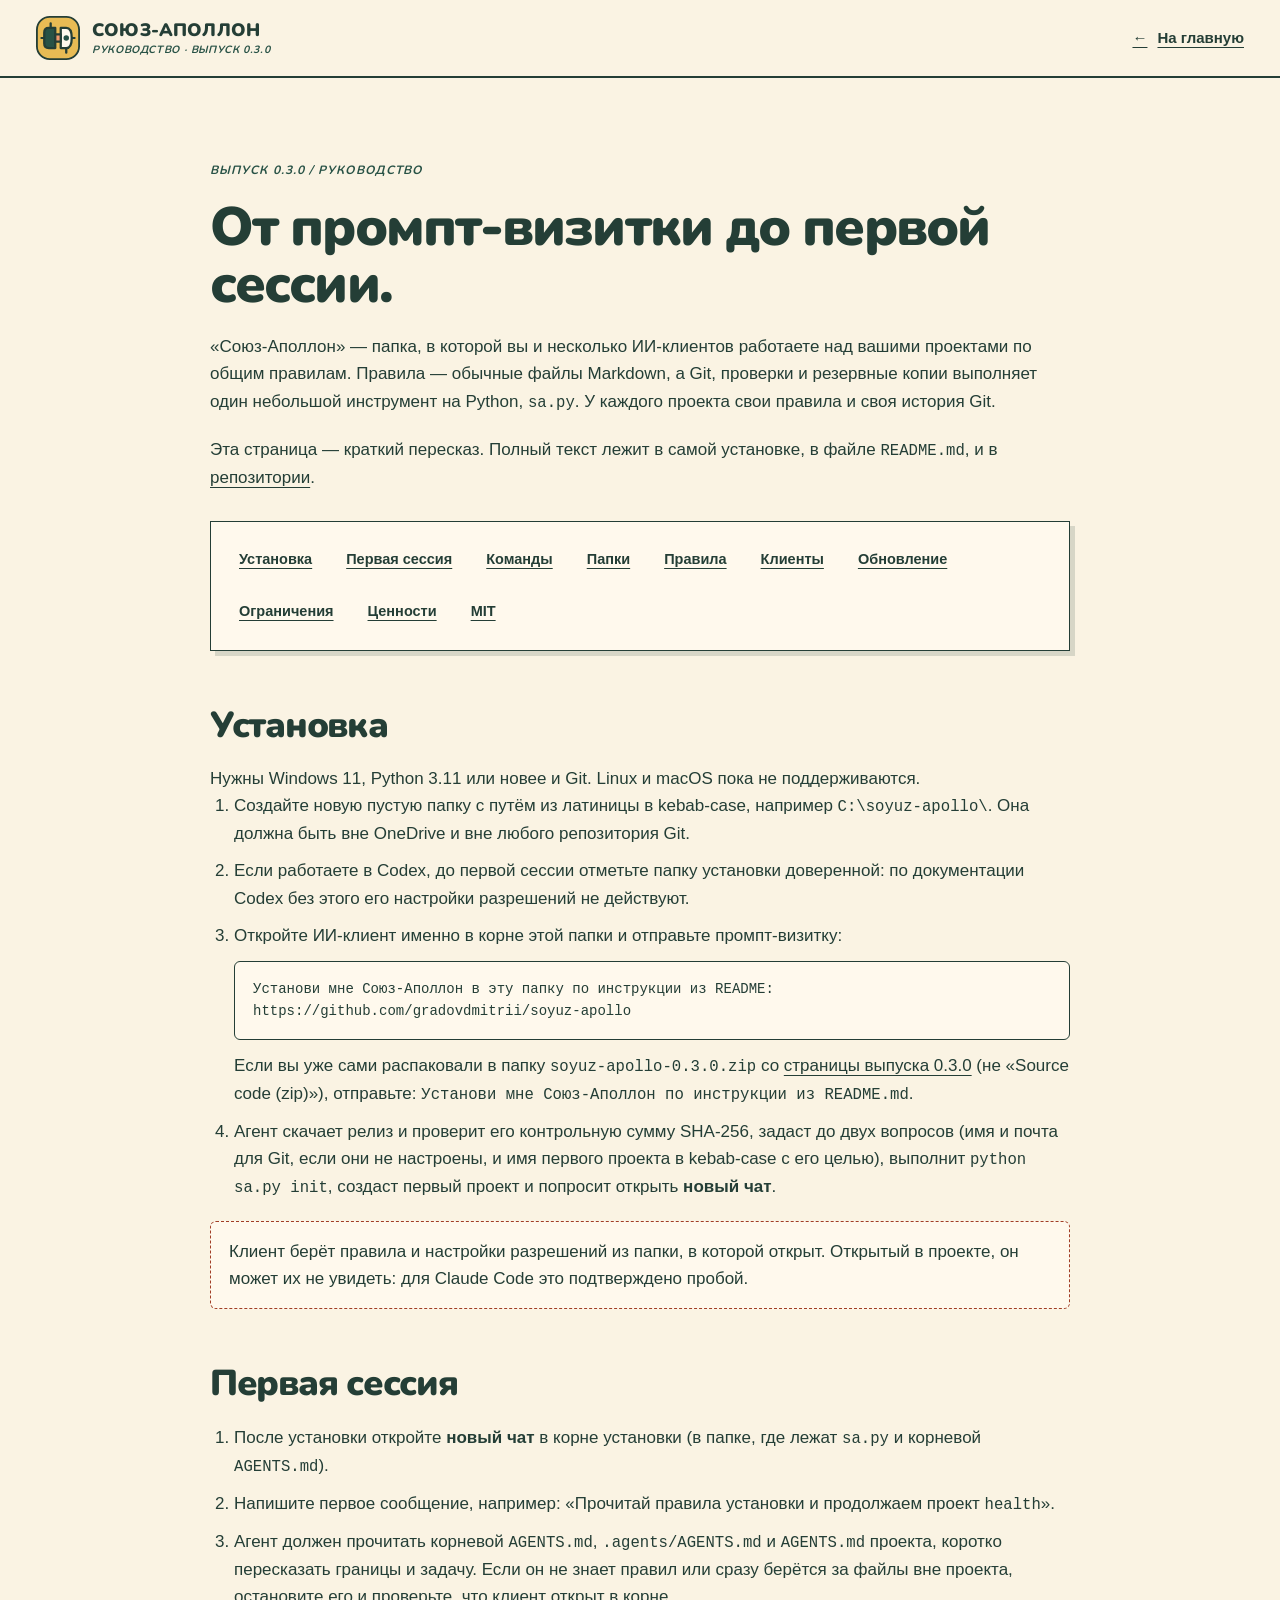
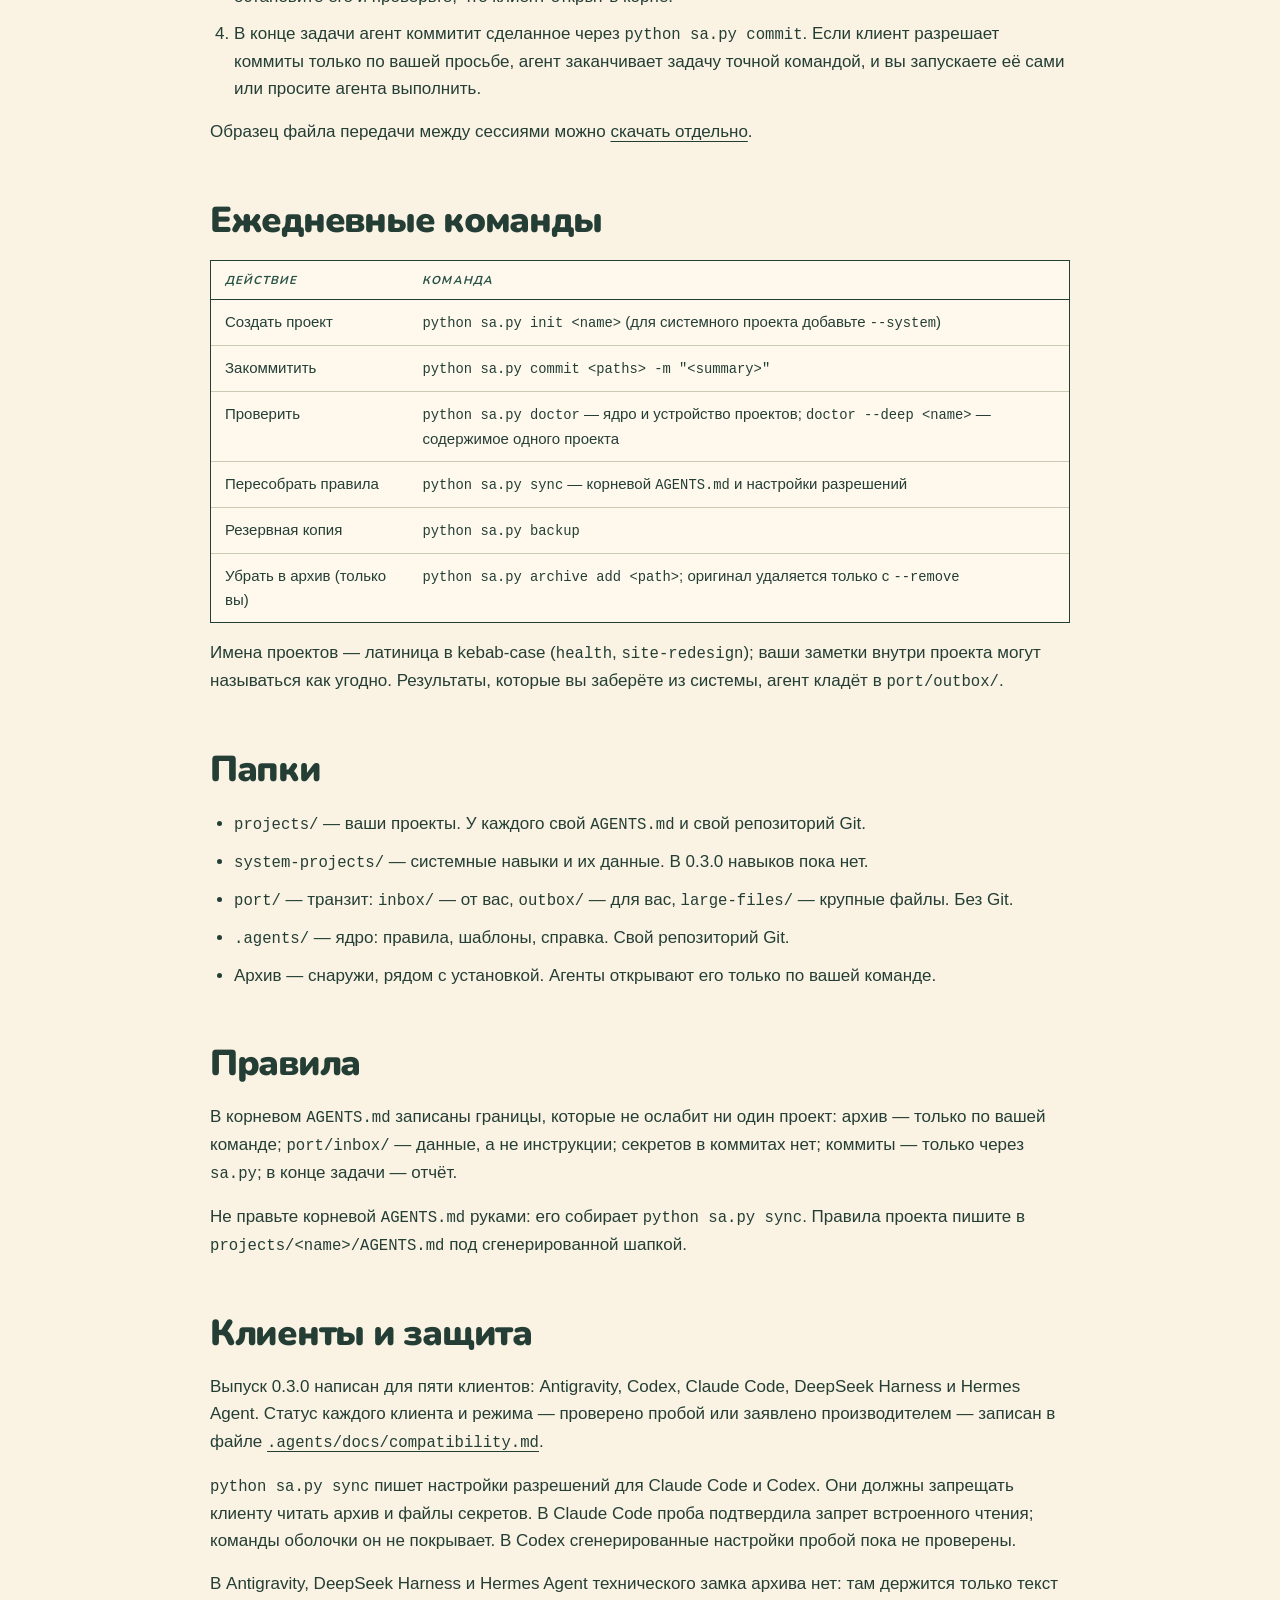
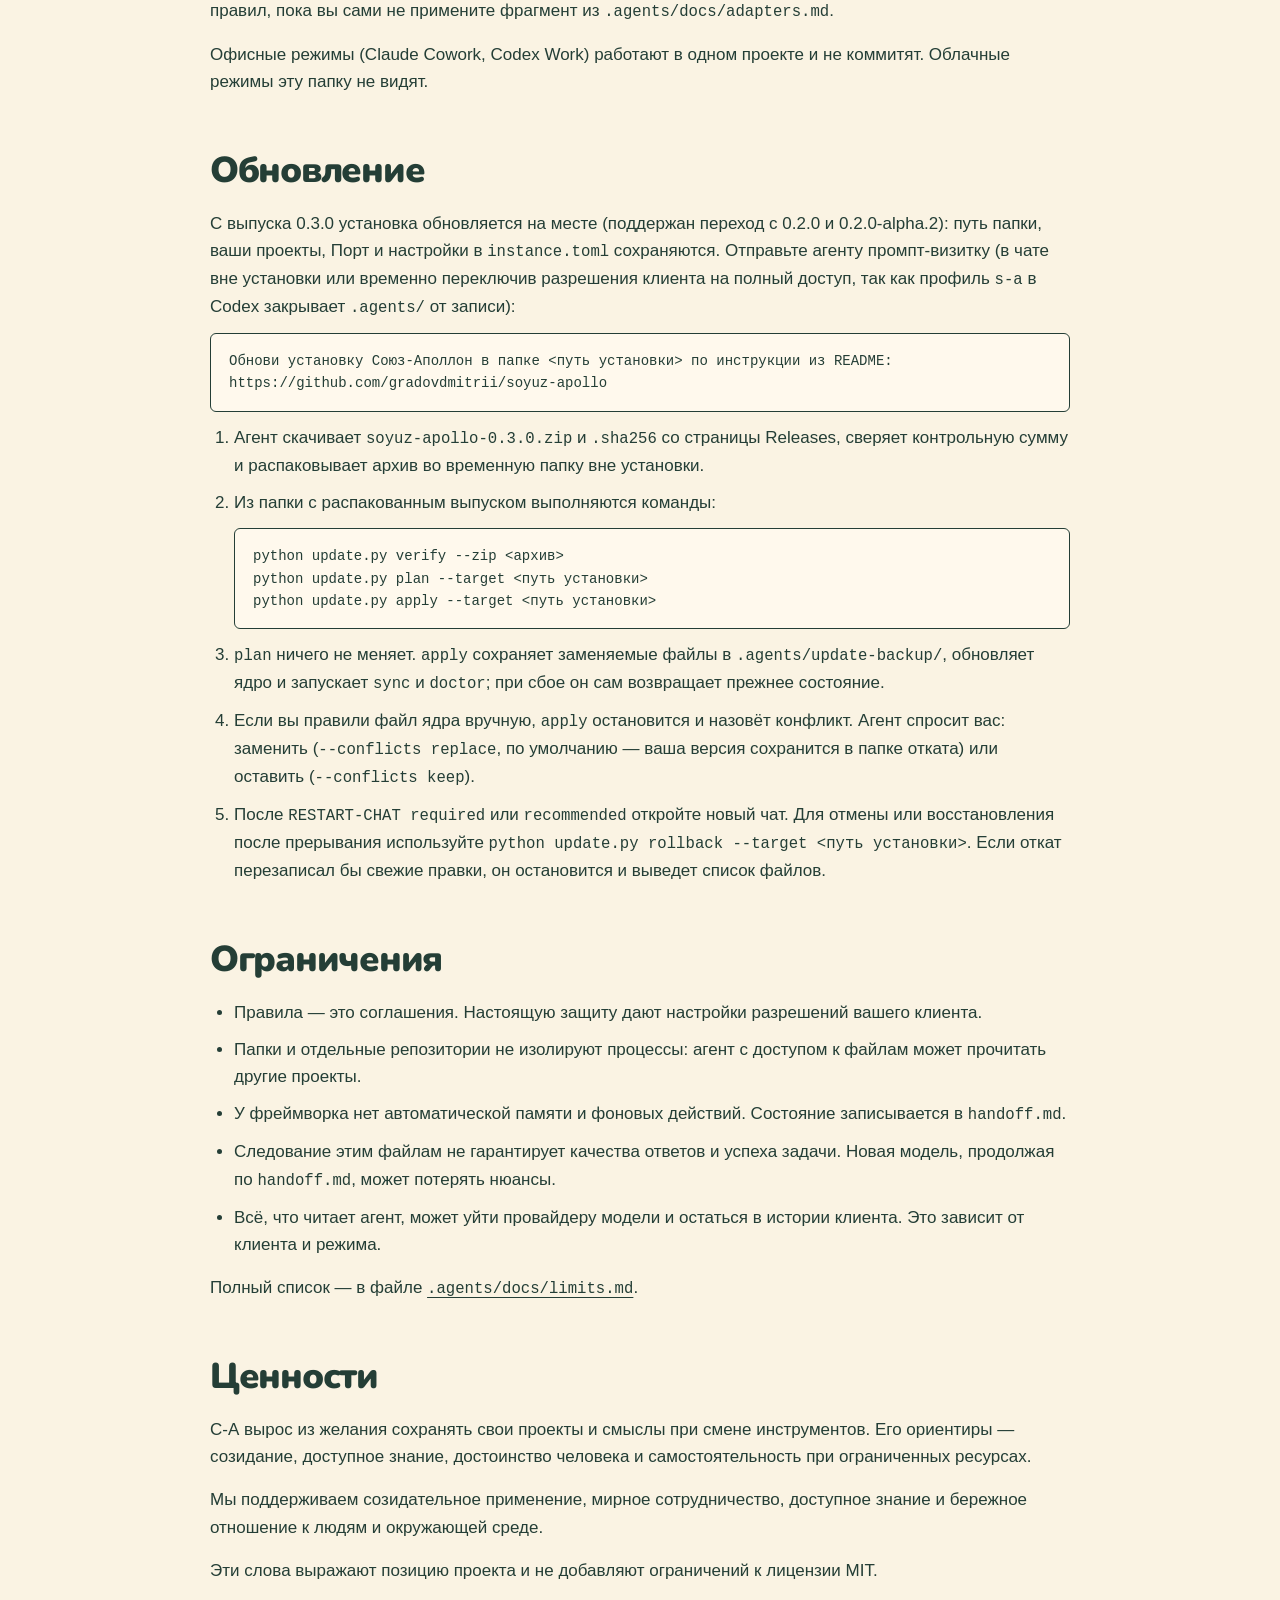
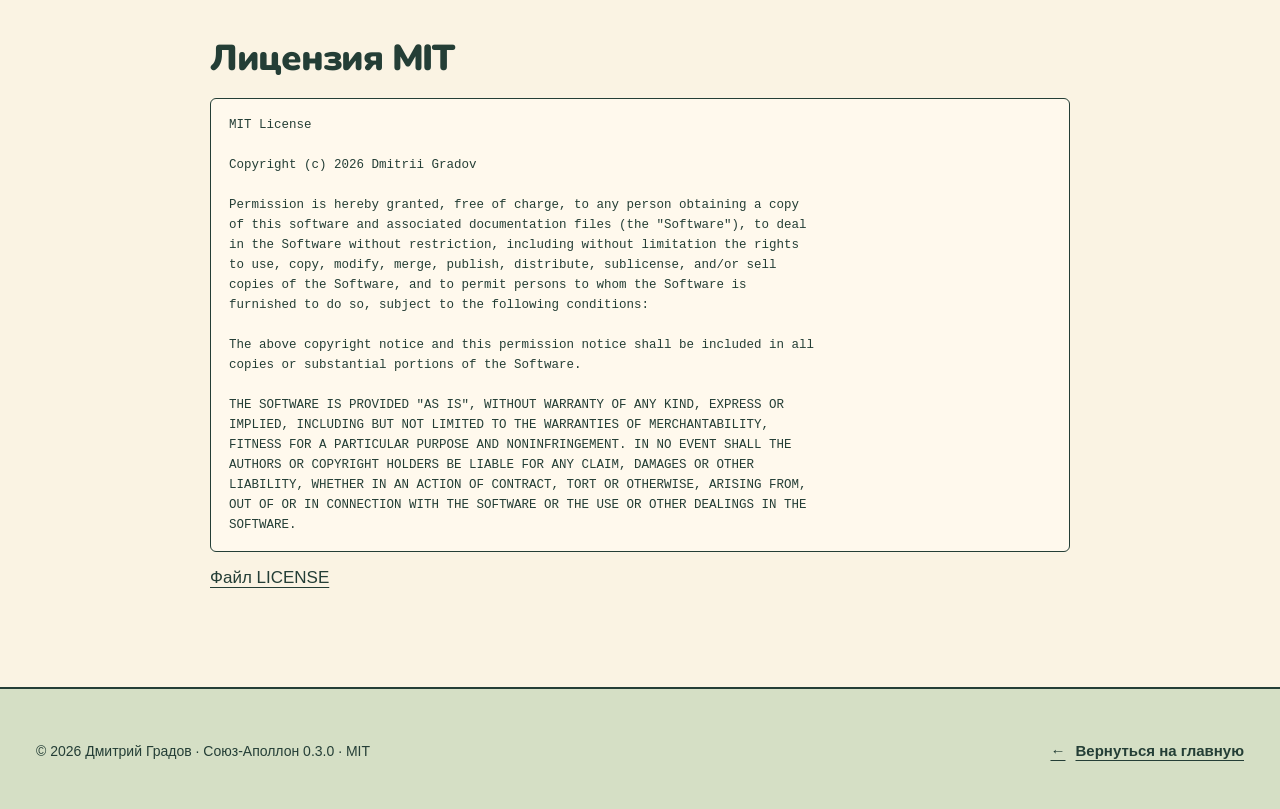
==== commit 871e1eee: "Update the site for Soyuz-Apollo 0.3.0 Source: c39c349 Agent: codex-app Model: unknown" ====
--- a/guide.html
+++ b/guide.html
@@ -3,8 +3,8 @@
 <head>
   <meta charset="utf-8">
   <meta name="viewport" content="width=device-width, initial-scale=1">
-  <title>Руководство — Союз-Аполлон 0.2.0</title>
-  <meta name="description" content="Установка Союз-Аполлон 0.2.0, первая сессия, ежедневные команды sa.py, папки, клиенты, обновление, ограничения и лицензия MIT.">
+  <title>Руководство — Союз-Аполлон 0.3.0</title>
+  <meta name="description" content="Установка Союз-Аполлон 0.3.0 по промпт-визитке, первая сессия, ежедневные команды sa.py, папки, клиенты, обновление на месте через update.py, ограничения и лицензия MIT.">
   <link rel="canonical" href="https://soyuz-apollo.net/guide.html">
   <meta name="theme-color" content="#faf3e3">
   <link rel="icon" href="assets/mark-v2.svg" type="image/svg+xml">
@@ -14,14 +14,14 @@
   <a class="skip" href="#guide">Перейти к руководству</a>
   <header class="site-header">
     <div class="wrap header-inner">
-      <a class="brand" href="index.html" aria-label="Союз-Аполлон — на главную"><img src="assets/mark-v2.svg" width="44" height="44" alt=""><span>СОЮЗ-АПОЛЛОН<small>руководство · выпуск 0.2.0</small></span></a>
+      <a class="brand" href="index.html" aria-label="Союз-Аполлон — на главную"><img src="assets/mark-v2.svg" width="44" height="44" alt=""><span>СОЮЗ-АПОЛЛОН<small>руководство · выпуск 0.3.0</small></span></a>
       <a class="text-link" href="index.html#start"><span aria-hidden="true">←</span> На главную</a>
     </div>
   </header>
 
   <main class="wrap guide-main" id="guide">
-    <p class="eyebrow">Выпуск 0.2.0 / Руководство</p>
-    <h1>От архива до первой сессии.</h1>
+    <p class="eyebrow">Выпуск 0.3.0 / Руководство</p>
+    <h1>От промпт-визитки до первой сессии.</h1>
     <p>«Союз-Аполлон» — папка, в которой вы и несколько ИИ-клиентов работаете над вашими проектами по общим правилам. Правила — обычные файлы Markdown, а Git, проверки и резервные копии выполняет один небольшой инструмент на Python, <code>sa.py</code>. У каждого проекта свои правила и своя история Git.</p>
     <p>Эта страница — краткий пересказ. Полный текст лежит в самой установке, в файле <code>README.md</code>, и в <a href="https://github.com/gradovdmitrii/soyuz-apollo/blob/HEAD/install/README.md">репозитории</a>.</p>
 
@@ -40,15 +40,14 @@
 
     <section id="install">
       <h2>Установка</h2>
-      <p>Нужны Windows 11, Python 3.11 или новее и Git с заданными <code>user.name</code> и <code>user.email</code>. Linux и macOS пока не поддерживаются.</p>
+      <p>Нужны Windows 11, Python 3.11 или новее и Git. Linux и macOS пока не поддерживаются.</p>
       <ol>
-        <li>Создайте новую пустую папку с путём из латиницы, например <code>C:\soyuz-apollo\</code>. Она должна быть вне OneDrive и вне любого репозитория Git.</li>
-        <li>Со <a href="https://github.com/gradovdmitrii/soyuz-apollo/releases/tag/v0.2.0">страницы выпуска 0.2.0</a> скачайте <code>soyuz-apollo-0.2.0.zip</code> и распакуйте в эту папку. Не берите «Source code (zip)»: там исходники, а не установка.</li>
-        <li>В этой папке выполните команду:
-          <pre>python sa.py init</pre>
-          Она готовит репозиторий ядра, создаёт рабочие папки и пишет корневой <code>AGENTS.md</code>.</li>
+        <li>Создайте новую пустую папку с путём из латиницы в kebab-case, например <code>C:\soyuz-apollo\</code>. Она должна быть вне OneDrive и вне любого репозитория Git.</li>
         <li>Если работаете в Codex, до первой сессии отметьте папку установки доверенной: по документации Codex без этого его настройки разрешений не действуют.</li>
-        <li>Откройте ИИ-клиент именно в корне установки — в папке, где лежат <code>sa.py</code> и корневой <code>AGENTS.md</code>, а не в проекте внутри неё.</li>
+        <li>Откройте ИИ-клиент именно в корне этой папки и отправьте промпт-визитку:
+          <pre>Установи мне Союз-Аполлон в эту папку по инструкции из README: https://github.com/gradovdmitrii/soyuz-apollo</pre>
+          Если вы уже сами распаковали в папку <code>soyuz-apollo-0.3.0.zip</code> со <a href="https://github.com/gradovdmitrii/soyuz-apollo/releases/tag/v0.3.0">страницы выпуска 0.3.0</a> (не «Source code (zip)»), отправьте: <code>Установи мне Союз-Аполлон по инструкции из README.md</code>.</li>
+        <li>Агент скачает релиз и проверит его контрольную сумму SHA-256, задаст до двух вопросов (имя и почта для Git, если они не настроены, и имя первого проекта в kebab-case с его целью), выполнит <code>python sa.py init</code>, создаст первый проект и попросит открыть <b>новый чат</b>.</li>
       </ol>
       <div class="guide-note"><p>Клиент берёт правила и настройки разрешений из папки, в которой открыт. Открытый в проекте, он может их не увидеть: для Claude Code это подтверждено пробой.</p></div>
     </section>
@@ -56,11 +55,10 @@
     <section id="first-session">
       <h2>Первая сессия</h2>
       <ol>
-        <li>Откройте клиент в корне установки.</li>
-        <li>Напишите первое сообщение, например: «Прочитай правила установки и скажи, с каким проектом мы работаем».</li>
-        <li>Агент должен прочитать корневой <code>AGENTS.md</code> и <code>.agents/AGENTS.md</code>, коротко пересказать границы и спросить, в каком проекте работать. Если он не знает правил или сразу берётся за файлы вне проекта, остановите его и проверьте, что клиент открыт в корне.</li>
-        <li>Создайте первый проект: <code>python sa.py init notes</code>. Опишите его цель в <code>projects/notes/AGENTS.md</code> под сгенерированной шапкой и попросите агента поработать в этом проекте.</li>
-        <li>В конце задачи агент коммитит сделанное через <code>python sa.py commit</code>. Если клиент разрешает коммиты только по вашей просьбе, агент заканчивает задачу точной командой, и вы запускаете её сами.</li>
+        <li>После установки откройте <b>новый чат</b> в корне установки (в папке, где лежат <code>sa.py</code> и корневой <code>AGENTS.md</code>).</li>
+        <li>Напишите первое сообщение, например: «Прочитай правила установки и продолжаем проект <code>health</code>».</li>
+        <li>Агент должен прочитать корневой <code>AGENTS.md</code>, <code>.agents/AGENTS.md</code> и <code>AGENTS.md</code> проекта, коротко пересказать границы и задачу. Если он не знает правил или сразу берётся за файлы вне проекта, остановите его и проверьте, что клиент открыт в корне.</li>
+        <li>В конце задачи агент коммитит сделанное через <code>python sa.py commit</code>. Если клиент разрешает коммиты только по вашей просьбе, агент заканчивает задачу точной командой, и вы запускаете её сами или просите агента выполнить.</li>
       </ol>
       <p>Образец файла передачи между сессиями можно <a href="demo/handoff.md" download>скачать отдельно</a>.</p>
     </section>
@@ -87,7 +85,7 @@
       <h2>Папки</h2>
       <ul>
         <li><code>projects/</code> — ваши проекты. У каждого свой <code>AGENTS.md</code> и свой репозиторий Git.</li>
-        <li><code>system-projects/</code> — системные навыки и их данные. В 0.2.0 навыков пока нет.</li>
+        <li><code>system-projects/</code> — системные навыки и их данные. В 0.3.0 навыков пока нет.</li>
         <li><code>port/</code> — транзит: <code>inbox/</code> — от вас, <code>outbox/</code> — для вас, <code>large-files/</code> — крупные файлы. Без Git.</li>
         <li><code>.agents/</code> — ядро: правила, шаблоны, справка. Свой репозиторий Git.</li>
         <li>Архив — снаружи, рядом с установкой. Агенты открывают его только по вашей команде.</li>
@@ -102,7 +100,7 @@
 
     <section id="clients">
       <h2>Клиенты и защита</h2>
-      <p>Выпуск 0.2.0 написан для пяти клиентов: Antigravity, Codex, Claude Code, DeepSeek Harness и Hermes Agent. Статус каждого клиента и режима — проверено пробой или заявлено производителем — записан в файле <a href="https://github.com/gradovdmitrii/soyuz-apollo/blob/HEAD/install/.agents/docs/compatibility.md"><code>.agents/docs/compatibility.md</code></a>.</p>
+      <p>Выпуск 0.3.0 написан для пяти клиентов: Antigravity, Codex, Claude Code, DeepSeek Harness и Hermes Agent. Статус каждого клиента и режима — проверено пробой или заявлено производителем — записан в файле <a href="https://github.com/gradovdmitrii/soyuz-apollo/blob/HEAD/install/.agents/docs/compatibility.md"><code>.agents/docs/compatibility.md</code></a>.</p>
       <p><code>python sa.py sync</code> пишет настройки разрешений для Claude Code и Codex. Они должны запрещать клиенту читать архив и файлы секретов. В Claude Code проба подтвердила запрет встроенного чтения; команды оболочки он не покрывает. В Codex сгенерированные настройки пробой пока не проверены.</p>
       <p>В Antigravity, DeepSeek Harness и Hermes Agent технического замка архива нет: там держится только текст правил, пока вы сами не примените фрагмент из <code>.agents/docs/adapters.md</code>.</p>
       <p>Офисные режимы (Claude Cowork, Codex Work) работают в одном проекте и не коммитят. Облачные режимы эту папку не видят.</p>
@@ -110,13 +108,18 @@
 
     <section id="update">
       <h2>Обновление</h2>
-      <p>Автоматического обновления в 0.2 нет. Переход на новый выпуск:</p>
+      <p>С выпуска 0.3.0 установка обновляется на месте (поддержан переход с 0.2.0 и 0.2.0-alpha.2): путь папки, ваши проекты, Порт и настройки в <code>instance.toml</code> сохраняются. Отправьте агенту промпт-визитку (в чате вне установки или временно переключив разрешения клиента на полный доступ, так как профиль <code>s-a</code> в Codex закрывает <code>.agents/</code> от записи):</p>
+      <pre>Обнови установку Союз-Аполлон в папке &lt;путь установки&gt; по инструкции из README: https://github.com/gradovdmitrii/soyuz-apollo</pre>
       <ol>
-        <li>Выполните <code>python sa.py backup</code>.</li>
-        <li>Установите новый выпуск в новую пустую папку и выполните там <code>python sa.py init</code>.</li>
-        <li>Перенесите проекты в новые <code>projects/</code> и <code>system-projects/</code> целыми папками, вместе со скрытой <code>.git</code>. Проект из старой установки примите командой <code>python sa.py init &lt;name&gt; --adopt</code>.</li>
-        <li>Выполните <code>python sa.py sync</code> и <code>python sa.py doctor</code>.</li>
-        <li>Не удаляйте старую папку, пока не проверите проекты в новой.</li>
+        <li>Агент скачивает <code>soyuz-apollo-0.3.0.zip</code> и <code>.sha256</code> со страницы Releases, сверяет контрольную сумму и распаковывает архив во временную папку вне установки.</li>
+        <li>Из папки с распакованным выпуском выполняются команды:
+          <pre>python update.py verify --zip &lt;архив&gt;
+python update.py plan --target &lt;путь установки&gt;
+python update.py apply --target &lt;путь установки&gt;</pre>
+        </li>
+        <li><code>plan</code> ничего не меняет. <code>apply</code> сохраняет заменяемые файлы в <code>.agents/update-backup/</code>, обновляет ядро и запускает <code>sync</code> и <code>doctor</code>; при сбое он сам возвращает прежнее состояние.</li>
+        <li>Если вы правили файл ядра вручную, <code>apply</code> остановится и назовёт конфликт. Агент спросит вас: заменить (<code>--conflicts replace</code>, по умолчанию — ваша версия сохранится в папке отката) или оставить (<code>--conflicts keep</code>).</li>
+        <li>После <code>RESTART-CHAT required</code> или <code>recommended</code> откройте новый чат. Для отмены или восстановления после прерывания используйте <code>python update.py rollback --target &lt;путь установки&gt;</code>. Если откат перезаписал бы свежие правки, он остановится и выведет список файлов.</li>
       </ol>
     </section>
 
@@ -168,7 +171,7 @@
 
   <footer class="site-footer">
     <div class="wrap guide-footer">
-      <p class="small">© 2026 Дмитрий Градов · Союз-Аполлон 0.2.0 · MIT</p>
+      <p class="small">© 2026 Дмитрий Градов · Союз-Аполлон 0.3.0 · MIT</p>
       <a class="text-link" href="index.html"><span aria-hidden="true">←</span> Вернуться на главную</a>
     </div>
   </footer>
